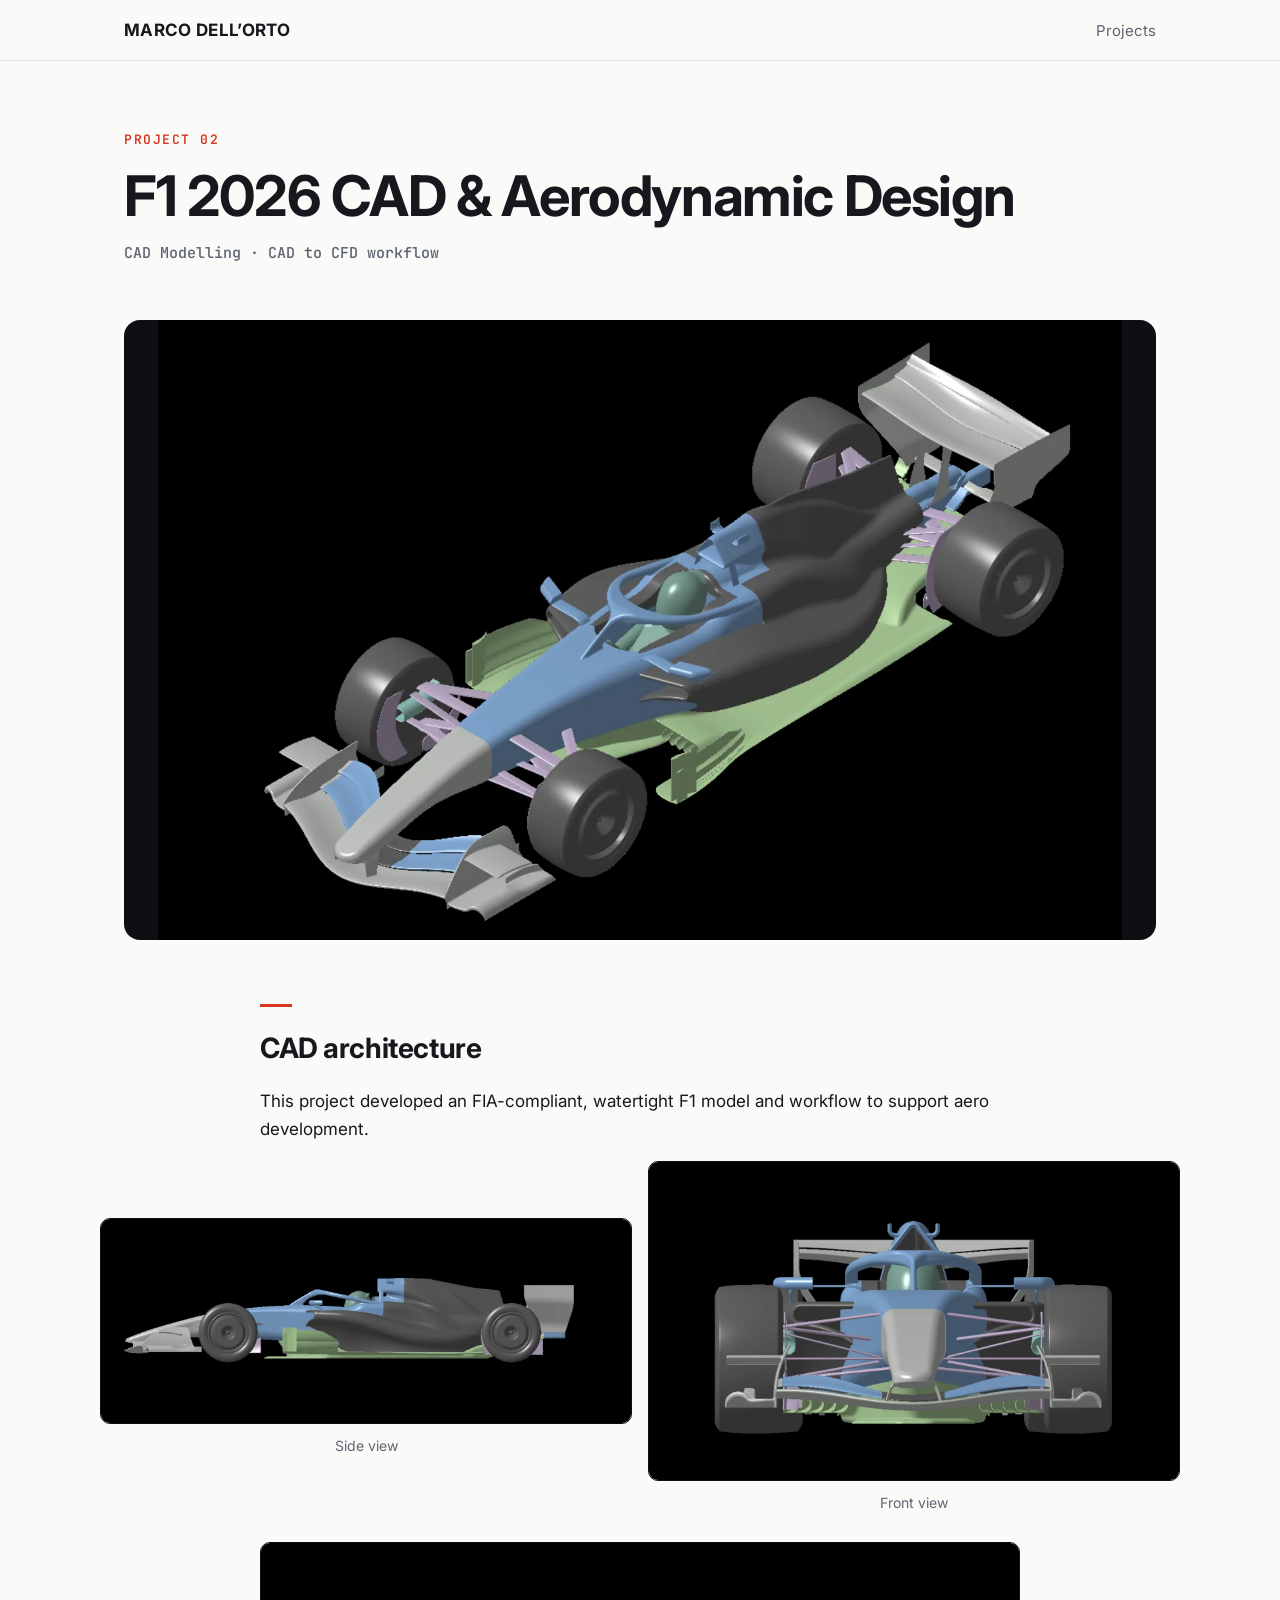
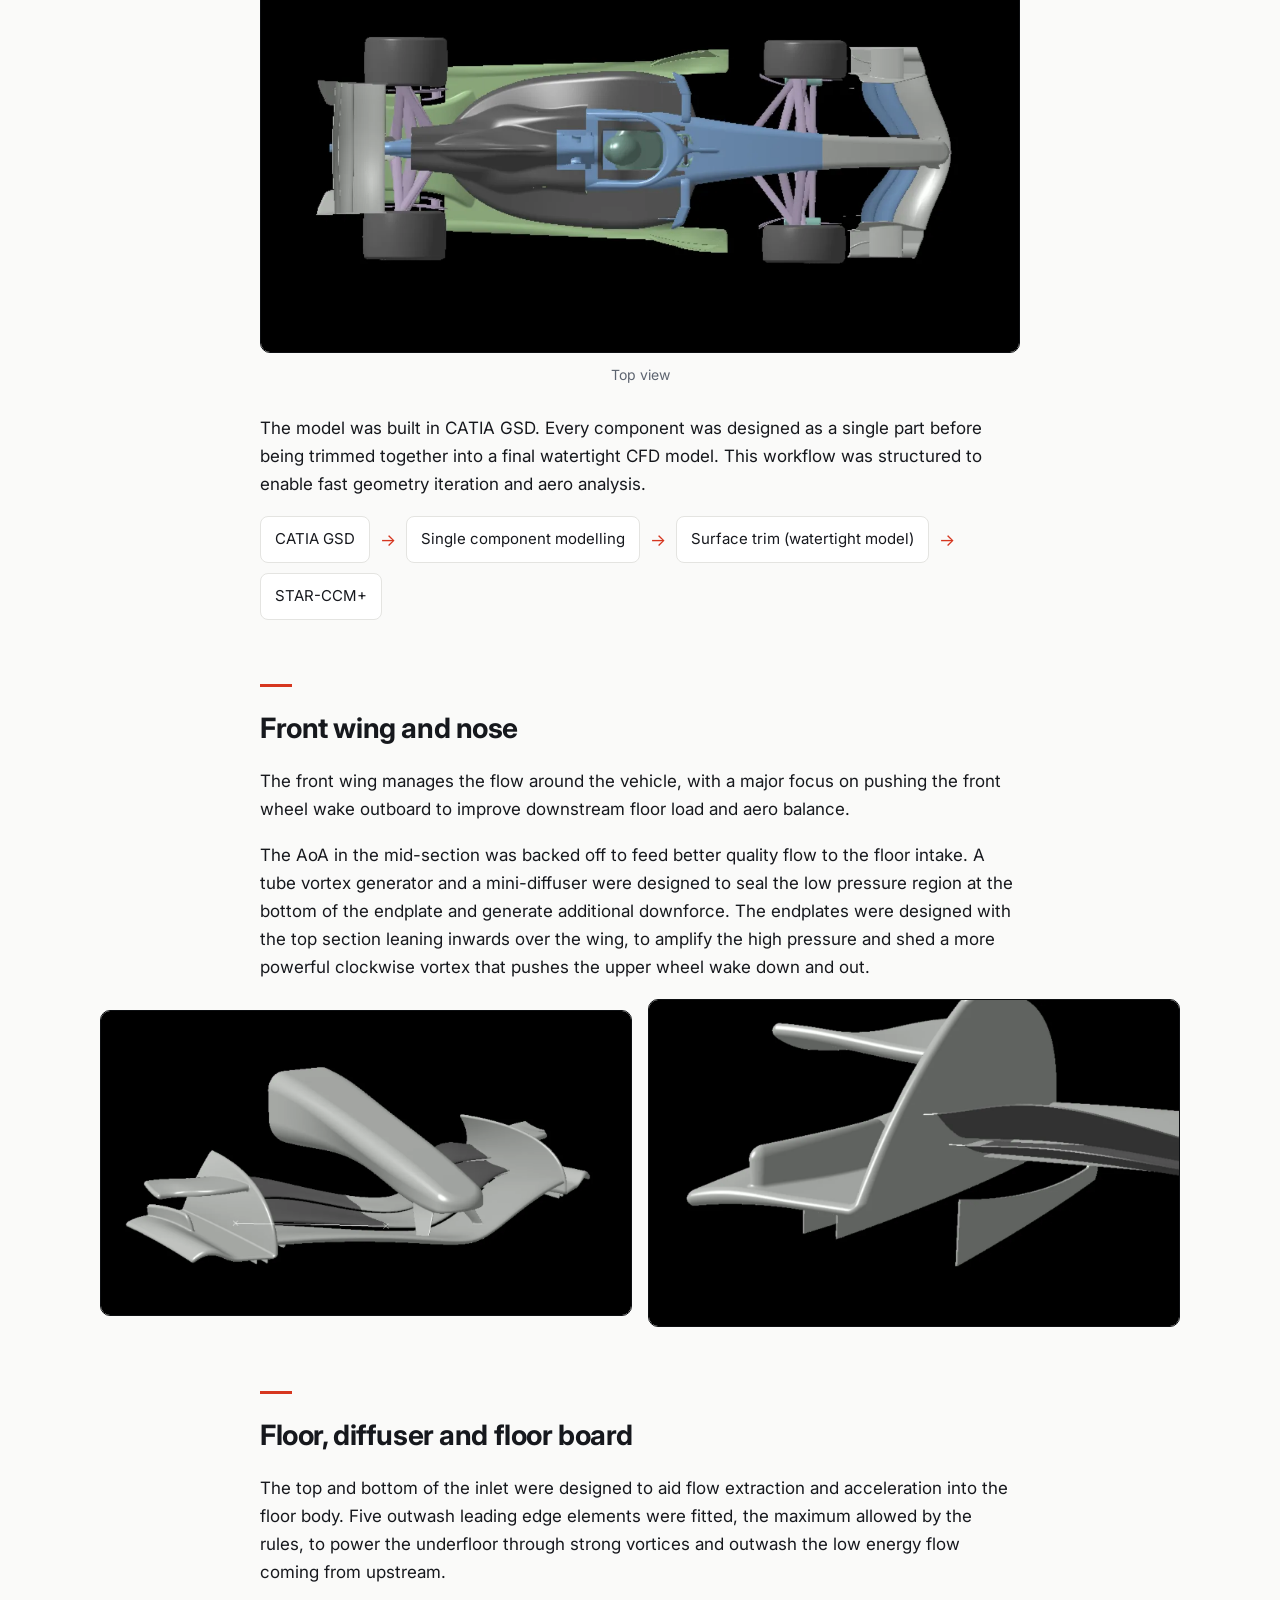
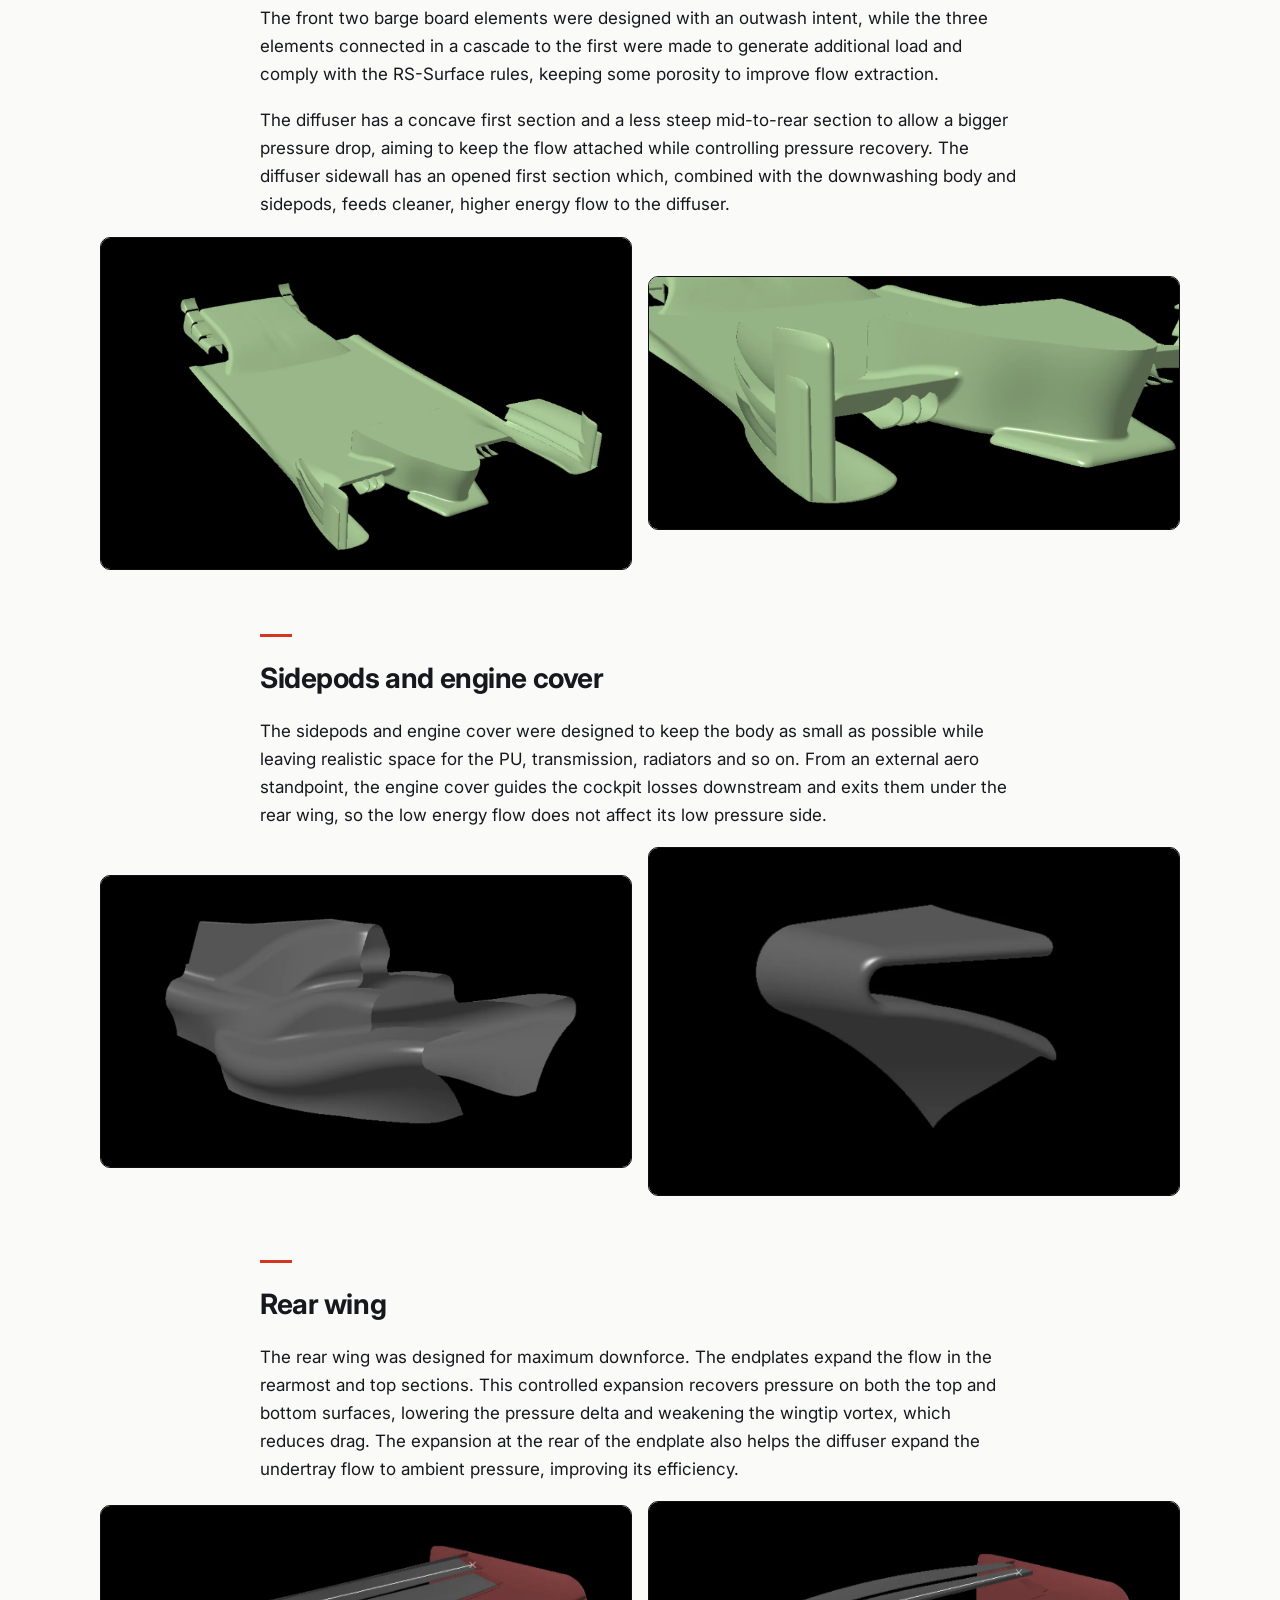
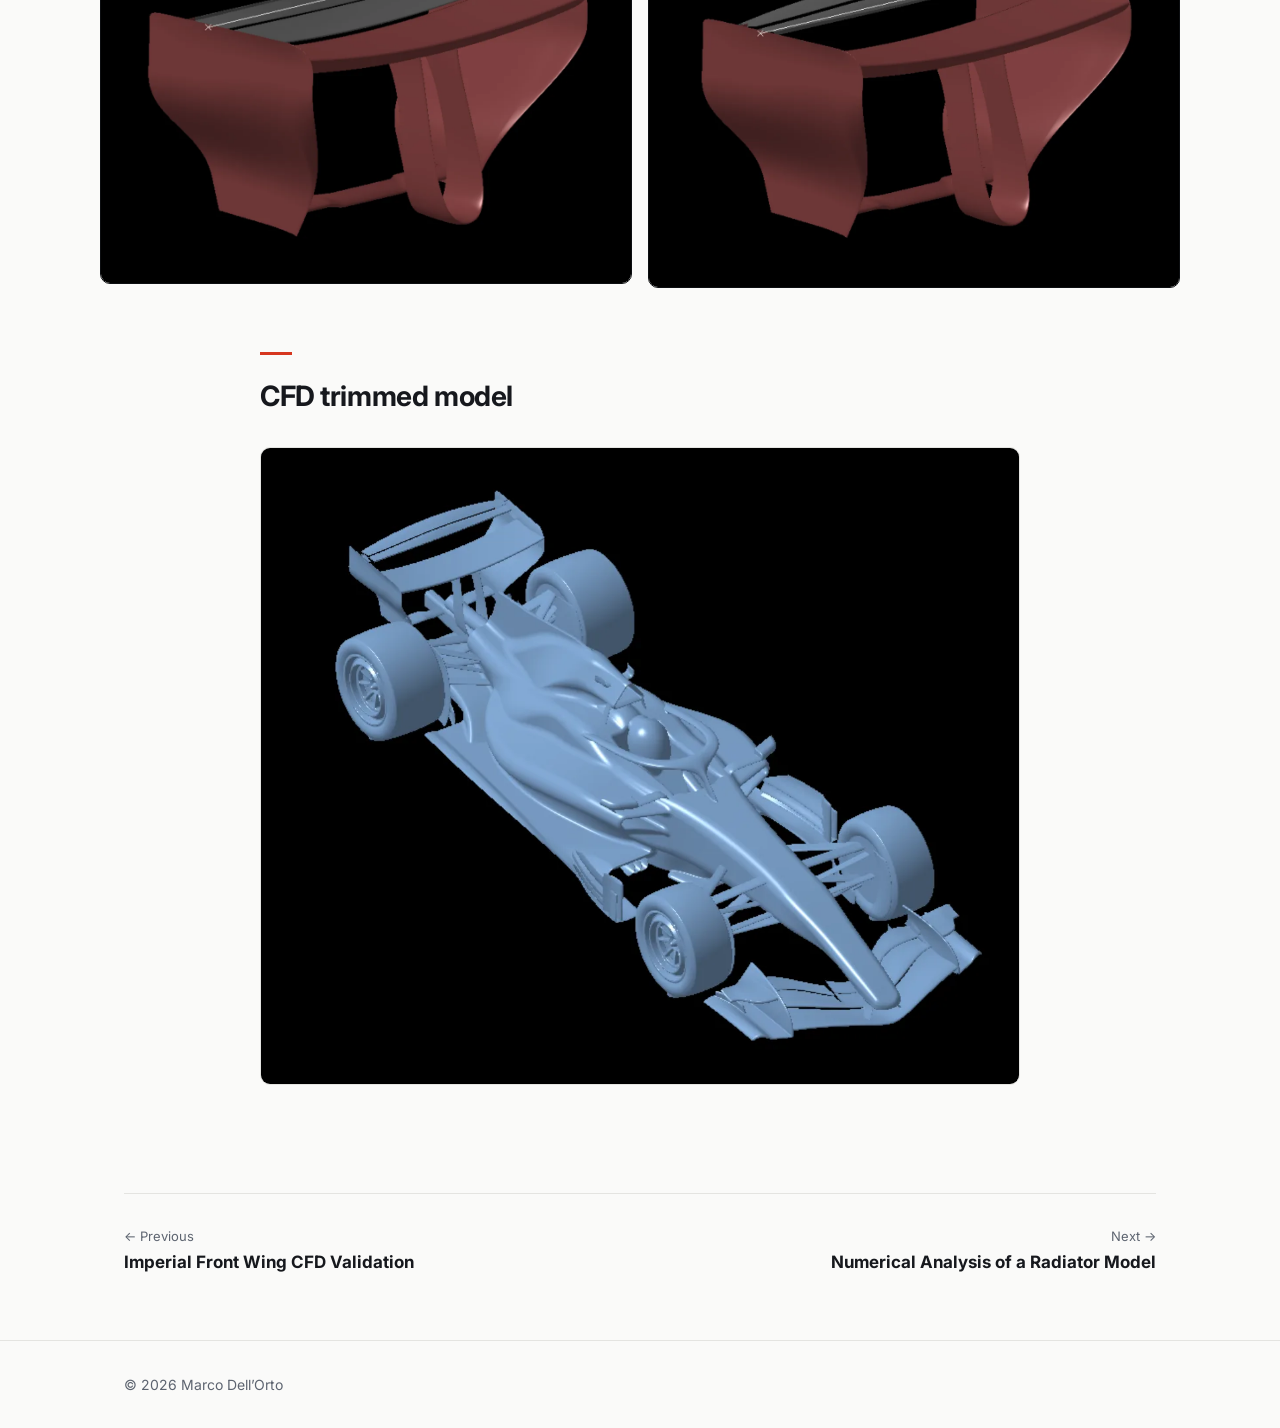
==== f1-2026.html @ c0dbaa04 "Add files via upload" ====
<!doctype html>
<html lang="en">
<head>
<meta charset="utf-8">
<meta name="viewport" content="width=device-width, initial-scale=1">
<title>F1 2026 CAD &amp; Aero Design — Marco Dell'Orto</title>
<link rel="stylesheet" href="https://fonts.googleapis.com/css2?family=Inter:wght@400;500;600;700&family=JetBrains+Mono:wght@500;600&display=swap">
<link rel="stylesheet" href="style.css">
</head>
<body>
<nav><div class="wrap">
  <a class="brand" href="index.html">MARCO DELL’ORTO</a>
  <div class="links"><a href="index.html#projects">Projects</a></div>
</div></nav>

<div class="wrap">
  <header class="p-hero">
    <p class="eyebrow">Project 02</p>
    <h1>F1 2026 CAD &amp; Aerodynamic Design</h1>
    <p class="sub">CAD Modelling · CAD to CFD workflow</p>
  </header>
  <div class="cover"><img src="img/image20.webp" alt="F1 2026 model, isometric view"></div>

  <article class="article">
    <h2>CAD architecture</h2>
    <p>This project developed an FIA-compliant, watertight F1 model and workflow to support aero development.</p>
    <div class="pair wide">
      <figure class="dark"><img src="img/image21.webp" alt="" loading="lazy"><figcaption>Side view</figcaption></figure>
      <figure class="dark"><img src="img/image22.webp" alt="" loading="lazy"><figcaption>Front view</figcaption></figure>
    </div>
    <figure class="dark"><img src="img/image23.webp" alt="" loading="lazy"><figcaption>Top view</figcaption></figure>
    <p>The model was built in CATIA GSD. Every component was designed as a single part before being trimmed together into a final watertight CFD model. This workflow was structured to enable fast geometry iteration and aero analysis.</p>
    <div class="flow"><span>CATIA GSD</span><i>→</i><span>Single component modelling</span><i>→</i><span>Surface trim (watertight model)</span><i>→</i><span>STAR-CCM+</span></div>

    <h2>Front wing and nose</h2>
    <p>The front wing manages the flow around the vehicle, with a major focus on pushing the front wheel wake outboard to improve downstream floor load and aero balance.</p>
    <p>The AoA in the mid-section was backed off to feed better quality flow to the floor intake. A tube vortex generator and a mini-diffuser were designed to seal the low pressure region at the bottom of the endplate and generate additional downforce. The endplates were designed with the top section leaning inwards over the wing, to amplify the high pressure and shed a more powerful clockwise vortex that pushes the upper wheel wake down and out.</p>
    <div class="pair wide">
      <figure class="dark"><img src="img/image24.webp" alt="Front wing" loading="lazy"></figure>
      <figure class="dark"><img src="img/image25.webp" alt="Front wing" loading="lazy"></figure>
    </div>

    <h2>Floor, diffuser and floor board</h2>
    <p>The top and bottom of the inlet were designed to aid flow extraction and acceleration into the floor body. Five outwash leading edge elements were fitted, the maximum allowed by the rules, to power the underfloor through strong vortices and outwash the low energy flow coming from upstream.</p>
    <p>The front two barge board elements were designed with an outwash intent, while the three elements connected in a cascade to the first were made to generate additional load and comply with the RS-Surface rules, keeping some porosity to improve flow extraction.</p>
    <p>The diffuser has a concave first section and a less steep mid-to-rear section to allow a bigger pressure drop, aiming to keep the flow attached while controlling pressure recovery. The diffuser sidewall has an opened first section which, combined with the downwashing body and sidepods, feeds cleaner, higher energy flow to the diffuser.</p>
    <div class="pair wide">
      <figure class="dark"><img src="img/image26.webp" alt="Floor and diffuser" loading="lazy"></figure>
      <figure class="dark"><img src="img/image27.webp" alt="Floor and diffuser" loading="lazy"></figure>
    </div>

    <h2>Sidepods and engine cover</h2>
    <p>The sidepods and engine cover were designed to keep the body as small as possible while leaving realistic space for the PU, transmission, radiators and so on. From an external aero standpoint, the engine cover guides the cockpit losses downstream and exits them under the rear wing, so the low energy flow does not affect its low pressure side.</p>
    <div class="pair wide">
      <figure class="dark"><img src="img/image28.webp" alt="Sidepods" loading="lazy"></figure>
      <figure class="dark"><img src="img/image29.webp" alt="Engine cover" loading="lazy"></figure>
    </div>

    <h2>Rear wing</h2>
    <p>The rear wing was designed for maximum downforce. The endplates expand the flow in the rearmost and top sections. This controlled expansion recovers pressure on both the top and bottom surfaces, lowering the pressure delta and weakening the wingtip vortex, which reduces drag. The expansion at the rear of the endplate also helps the diffuser expand the undertray flow to ambient pressure, improving its efficiency.</p>
    <div class="pair wide">
      <figure class="dark"><img src="img/image30.webp" alt="Rear wing" loading="lazy"></figure>
      <figure class="dark"><img src="img/image31.webp" alt="Rear wing" loading="lazy"></figure>
    </div>

    <h2>CFD trimmed model</h2>
    <figure><img src="img/image32.webp" alt="Watertight CFD model" loading="lazy"></figure>
  </article>

  <div class="pager">
    <a href="front-wing.html"><small>← Previous</small><b>Imperial Front Wing CFD Validation</b></a>
    <a href="radiator-mesh.html" style="text-align:right"><small>Next →</small><b>Numerical Analysis of a Radiator Model</b></a>
  </div>
</div>
<footer><div class="wrap"><span>© 2026 Marco Dell’Orto</span></div></footer>
</body>
</html>
---- style.css ----
:root {
  --bg: #fafaf9;
  --surface: #ffffff;
  --text: #16181d;
  --muted: #5d6470;
  --line: #e4e4e1;
  --accent: #d6361f;
  --dark: #0d0f12;
  --max: 1080px;
}
@media (prefers-color-scheme: dark) {
  :root:not([data-theme="light"]) {
    --bg: #0e1013; --surface: #16191e; --text: #eceef1; --muted: #9aa1ac; --line: #262a31; --accent: #ff5a3c;
  }
}
* { box-sizing: border-box; }
html { scroll-behavior: smooth; }
body {
  margin: 0; background: var(--bg); color: var(--text);
  font: 17px/1.65 "Inter", system-ui, -apple-system, Segoe UI, sans-serif;
  -webkit-font-smoothing: antialiased;
}
img { max-width: 100%; height: auto; display: block; }
a { color: inherit; }
.wrap { max-width: var(--max); margin: 0 auto; padding: 0 24px; }

/* nav */
nav { position: sticky; top: 0; z-index: 10; background: color-mix(in srgb, var(--bg) 85%, transparent);
  backdrop-filter: blur(10px); border-bottom: 1px solid var(--line); }
nav .wrap { display: flex; justify-content: space-between; align-items: center; height: 60px; }
nav .brand { font-weight: 700; letter-spacing: .02em; text-decoration: none; }
nav .links a { text-decoration: none; color: var(--muted); margin-left: 24px; font-size: 15px; }
nav .links a:hover { color: var(--text); }

/* hero */
.hero { padding: 96px 0 64px; }
.eyebrow { font: 600 13px/1 "JetBrains Mono", ui-monospace, monospace; letter-spacing: .12em;
  text-transform: uppercase; color: var(--accent); margin: 0 0 20px; }
.hero h1 { font-size: clamp(40px, 7vw, 76px); line-height: 1.02; letter-spacing: -.03em; margin: 0 0 24px; }
.hero p.lead { font-size: 20px; color: var(--muted); max-width: 640px; margin: 0; }
.tags { display: flex; flex-wrap: wrap; gap: 8px; margin-top: 28px; }
.tag { font: 500 13px/1 "JetBrains Mono", monospace; padding: 8px 12px; border: 1px solid var(--line);
  border-radius: 999px; color: var(--muted); }

/* project grid */
.section-title { display: flex; justify-content: space-between; align-items: baseline;
  border-top: 1px solid var(--line); padding-top: 24px; margin: 32px 0 28px; }
.section-title h2 { margin: 0; font-size: 15px; text-transform: uppercase; letter-spacing: .1em; }
.section-title span { color: var(--muted); font-size: 15px; }
.grid { display: grid; grid-template-columns: repeat(2, 1fr); gap: 28px; padding-bottom: 96px; }
.card { text-decoration: none; display: block; background: var(--surface); border: 1px solid var(--line);
  border-radius: 14px; overflow: hidden; transition: transform .25s, box-shadow .25s; }
.card:hover { transform: translateY(-4px); box-shadow: 0 18px 40px -20px rgba(0,0,0,.35); }
.card .thumb { aspect-ratio: 16/10; background: var(--dark); overflow: hidden; }
.card .thumb.light { background: #fff; }
.card .thumb img { width: 100%; height: 100%; object-fit: contain; transition: transform .5s; }
.card:hover .thumb img { transform: scale(1.04); }
.card .body { padding: 22px 24px 26px; }
.card .num { font: 600 13px/1 "JetBrains Mono", monospace; color: var(--accent); }
.card h3 { margin: 10px 0 8px; font-size: 21px; line-height: 1.3; letter-spacing: -.01em; }
.card p { margin: 0; color: var(--muted); font-size: 15px; }

footer { border-top: 1px solid var(--line); padding: 32px 0; color: var(--muted); font-size: 14px; }
footer .wrap { display: flex; justify-content: space-between; flex-wrap: wrap; gap: 12px; }

/* project page */
.p-hero { padding: 72px 0 40px; }
.p-hero h1 { font-size: clamp(34px, 5.5vw, 56px); line-height: 1.08; letter-spacing: -.025em; margin: 0 0 16px; max-width: 900px; }
.p-hero .sub { font: 500 15px/1.5 "JetBrains Mono", monospace; color: var(--muted); }
.cover { background: var(--dark); border-radius: 16px; overflow: hidden; margin-bottom: 56px; }
.cover.light { background: #fff; border: 1px solid var(--line); }
.cover img { margin: 0 auto; max-height: 620px; object-fit: contain; }

.stats { display: grid; grid-template-columns: repeat(auto-fit, minmax(180px, 1fr)); gap: 1px;
  background: var(--line); border: 1px solid var(--line); border-radius: 14px; overflow: hidden; margin: 0 0 64px; }
.stat { background: var(--surface); padding: 24px; }
.stat b { display: block; font-size: 32px; letter-spacing: -.02em; line-height: 1.1; }
.stat span { color: var(--muted); font-size: 14px; }

.article { max-width: 760px; margin: 0 auto; padding-bottom: 80px; }
.article h2 { font-size: 28px; letter-spacing: -.015em; margin: 64px 0 16px; }
.article h2::before { content: ""; display: block; width: 32px; height: 3px; background: var(--accent); margin-bottom: 18px; }
.article h3 { font-size: 20px; margin: 40px 0 12px; }
.article p { margin: 0 0 18px; }
.article ul { padding-left: 20px; }
.article li { margin-bottom: 6px; }
.eq { font: 15px/1.6 "JetBrains Mono", monospace; background: var(--surface); border: 1px solid var(--line);
  border-left: 3px solid var(--accent); border-radius: 8px; padding: 14px 18px; margin: 0 0 18px; }

figure { margin: 28px 0; }
figure img { border-radius: 10px; border: 1px solid var(--line); background: #fff; margin: 0 auto; }
figure.dark img { background: var(--dark); border-color: var(--dark); }
figcaption { font-size: 14px; color: var(--muted); margin-top: 10px; text-align: center; }
.wide { width: min(1080px, calc(100vw - 48px)); margin-left: 50%; transform: translateX(-50%); }
.pair { display: grid; grid-template-columns: 1fr 1fr; gap: 16px; align-items: center; }
.pair figure { margin: 0; }
.compare { margin: 28px 0; }
.compare .head { display: grid; grid-template-columns: 1fr 1fr; gap: 16px; font: 600 13px/1 "JetBrains Mono", monospace;
  text-transform: uppercase; letter-spacing: .1em; color: var(--muted); margin-bottom: 12px; }
.compare .row-label { font-weight: 600; font-size: 15px; margin: 22px 0 10px; }

.table-wrap { overflow-x: auto; margin: 0 0 24px; border: 1px solid var(--line); border-radius: 10px; background: var(--surface); }
table { border-collapse: collapse; width: 100%; font-size: 14.5px; }
th, td { padding: 10px 14px; text-align: left; border-bottom: 1px solid var(--line); white-space: nowrap; }
th { font-weight: 600; background: color-mix(in srgb, var(--line) 45%, transparent); }
tr:last-child td { border-bottom: 0; }
td.num, th.num { text-align: right; font-variant-numeric: tabular-nums; }

.flow { display: flex; flex-wrap: wrap; align-items: center; gap: 10px; margin: 0 0 24px; }
.flow span { padding: 10px 14px; border: 1px solid var(--line); border-radius: 8px; background: var(--surface); font-size: 15px; }
.flow i { color: var(--accent); font-style: normal; }
.refs p { font-size: 14px; color: var(--muted); }
.refs a { word-break: break-all; }

.pager { display: flex; justify-content: space-between; gap: 16px; border-top: 1px solid var(--line); padding: 32px 0 64px; }
.pager a { text-decoration: none; max-width: 48%; }
.pager small { display: block; color: var(--muted); font-size: 13px; }
.pager b { font-size: 17px; }

@media (max-width: 720px) {
  body { font-size: 16px; }
  .wrap { padding: 0 16px; }
  .grid, .pair, .compare .head { grid-template-columns: 1fr; }
  .compare .head { display: none; }
  .hero { padding: 64px 0 40px; }
  nav .links a { margin-left: 14px; }
  .wide { width: calc(100vw - 32px); }
}
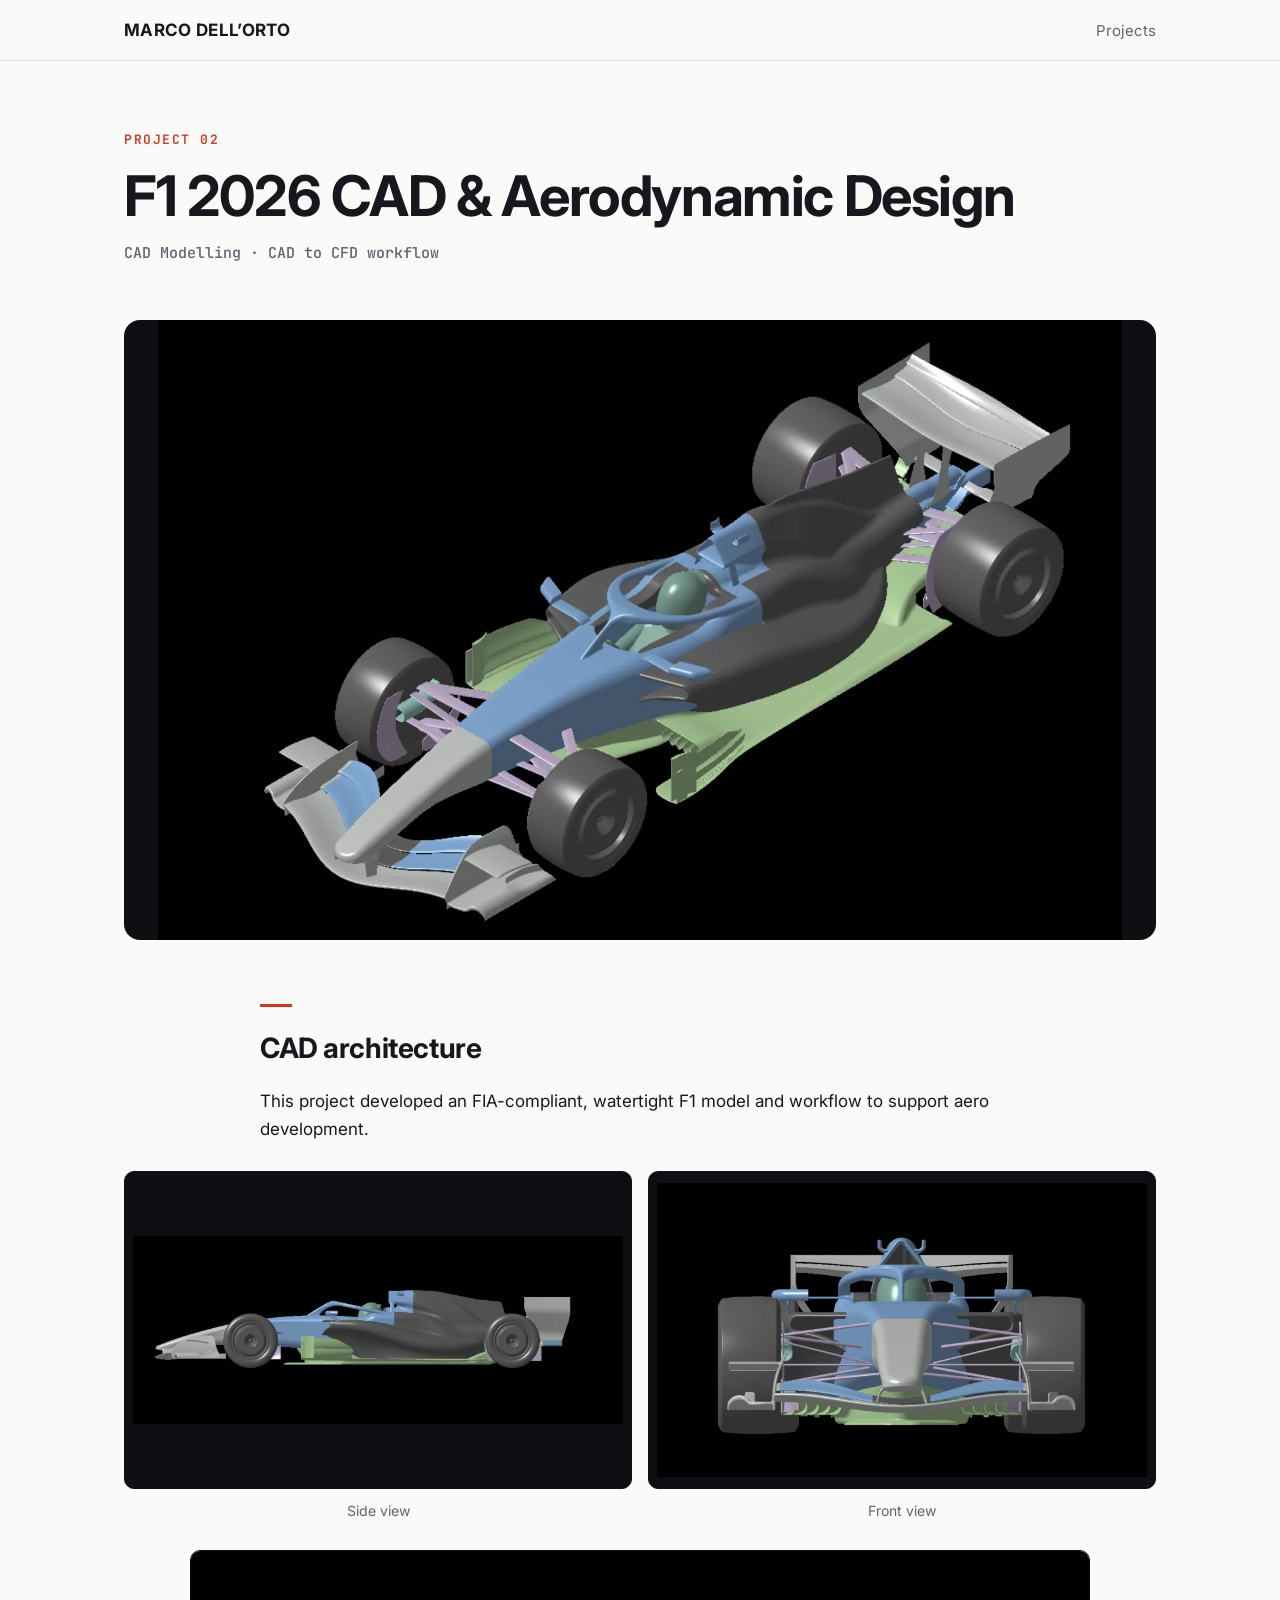
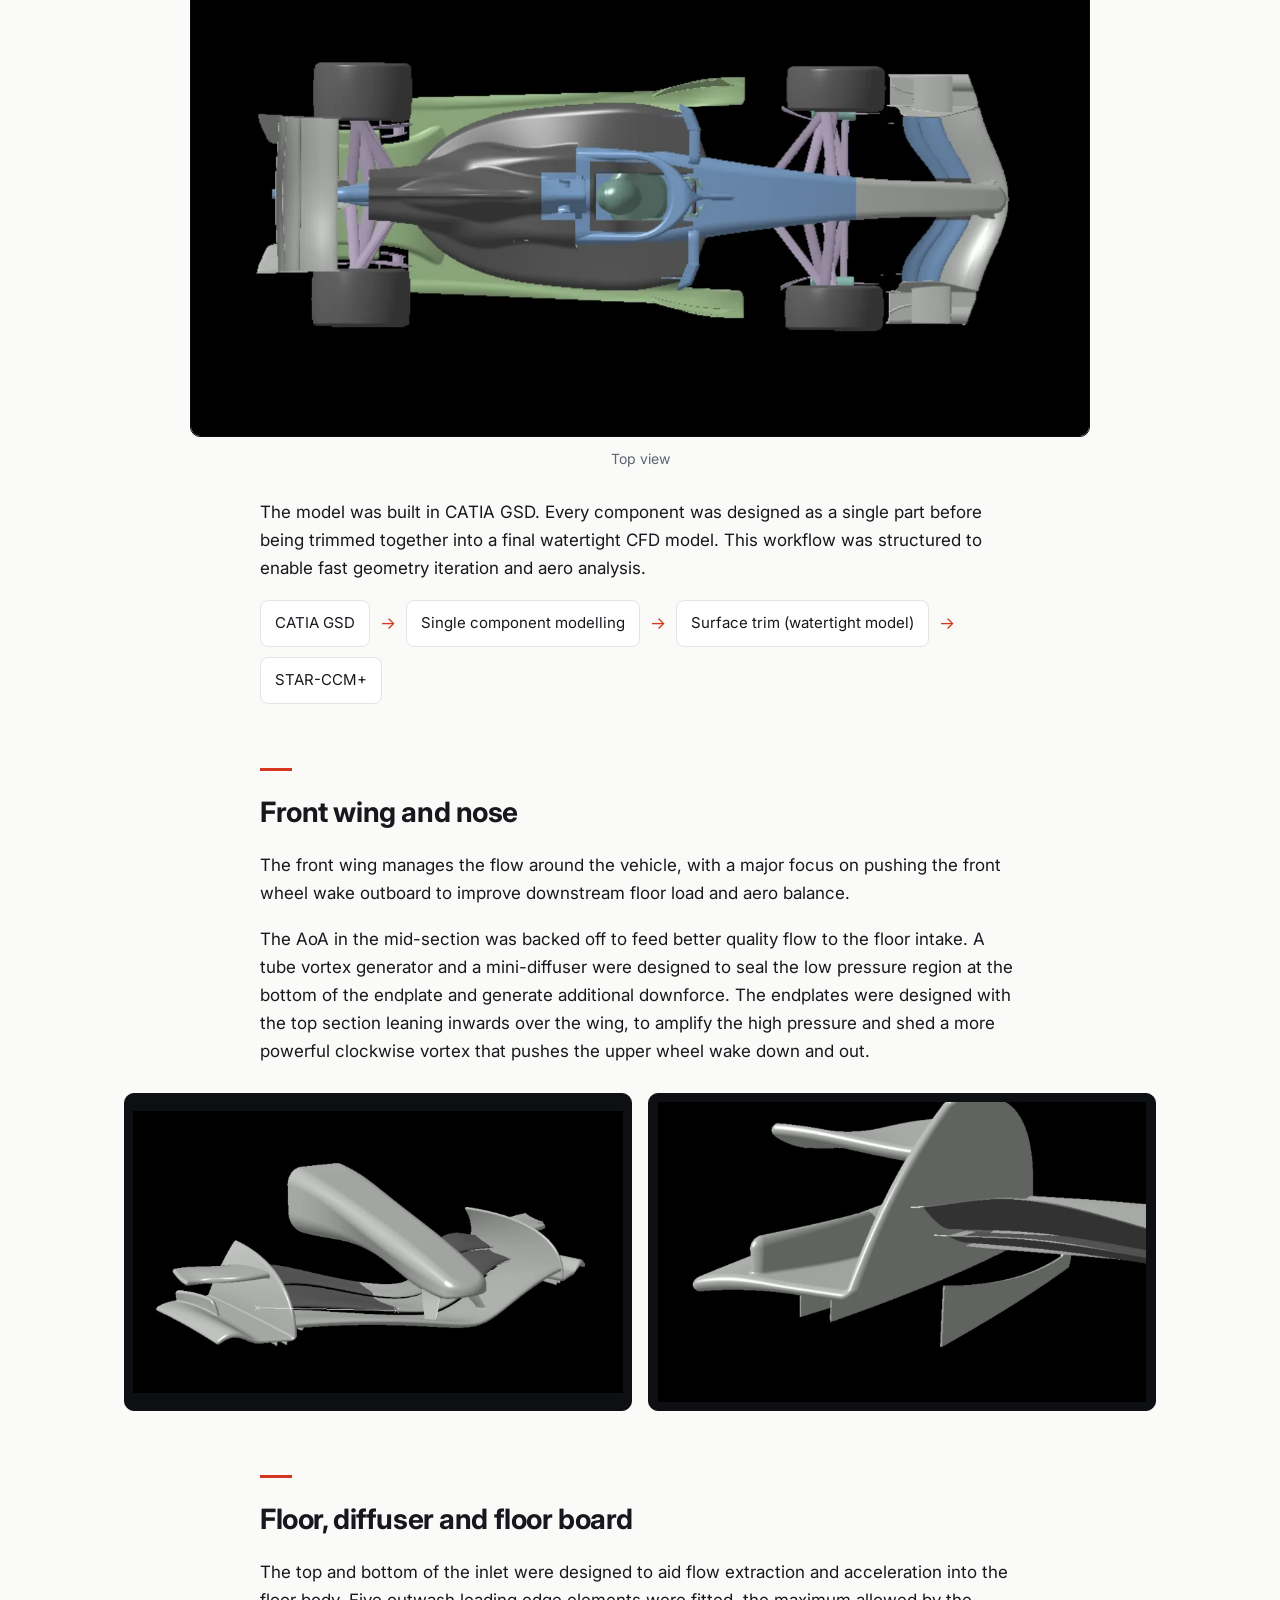
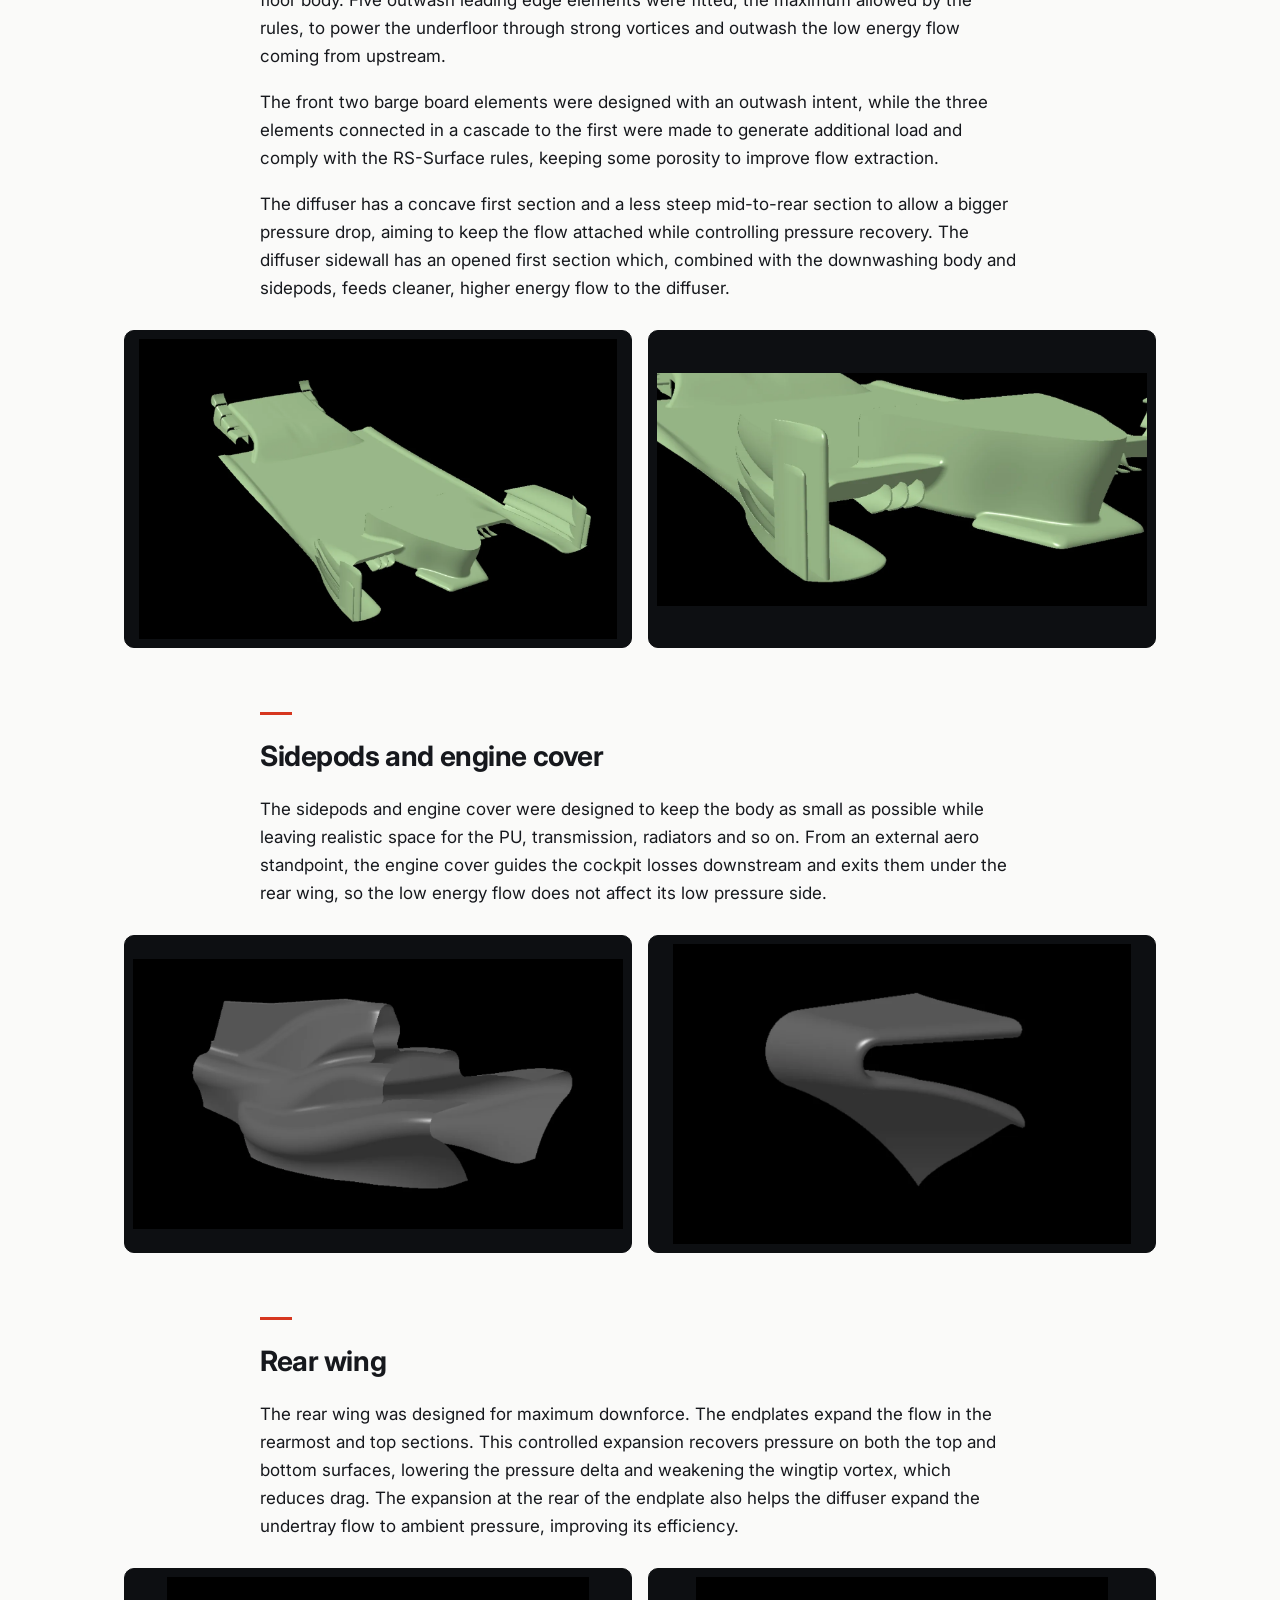
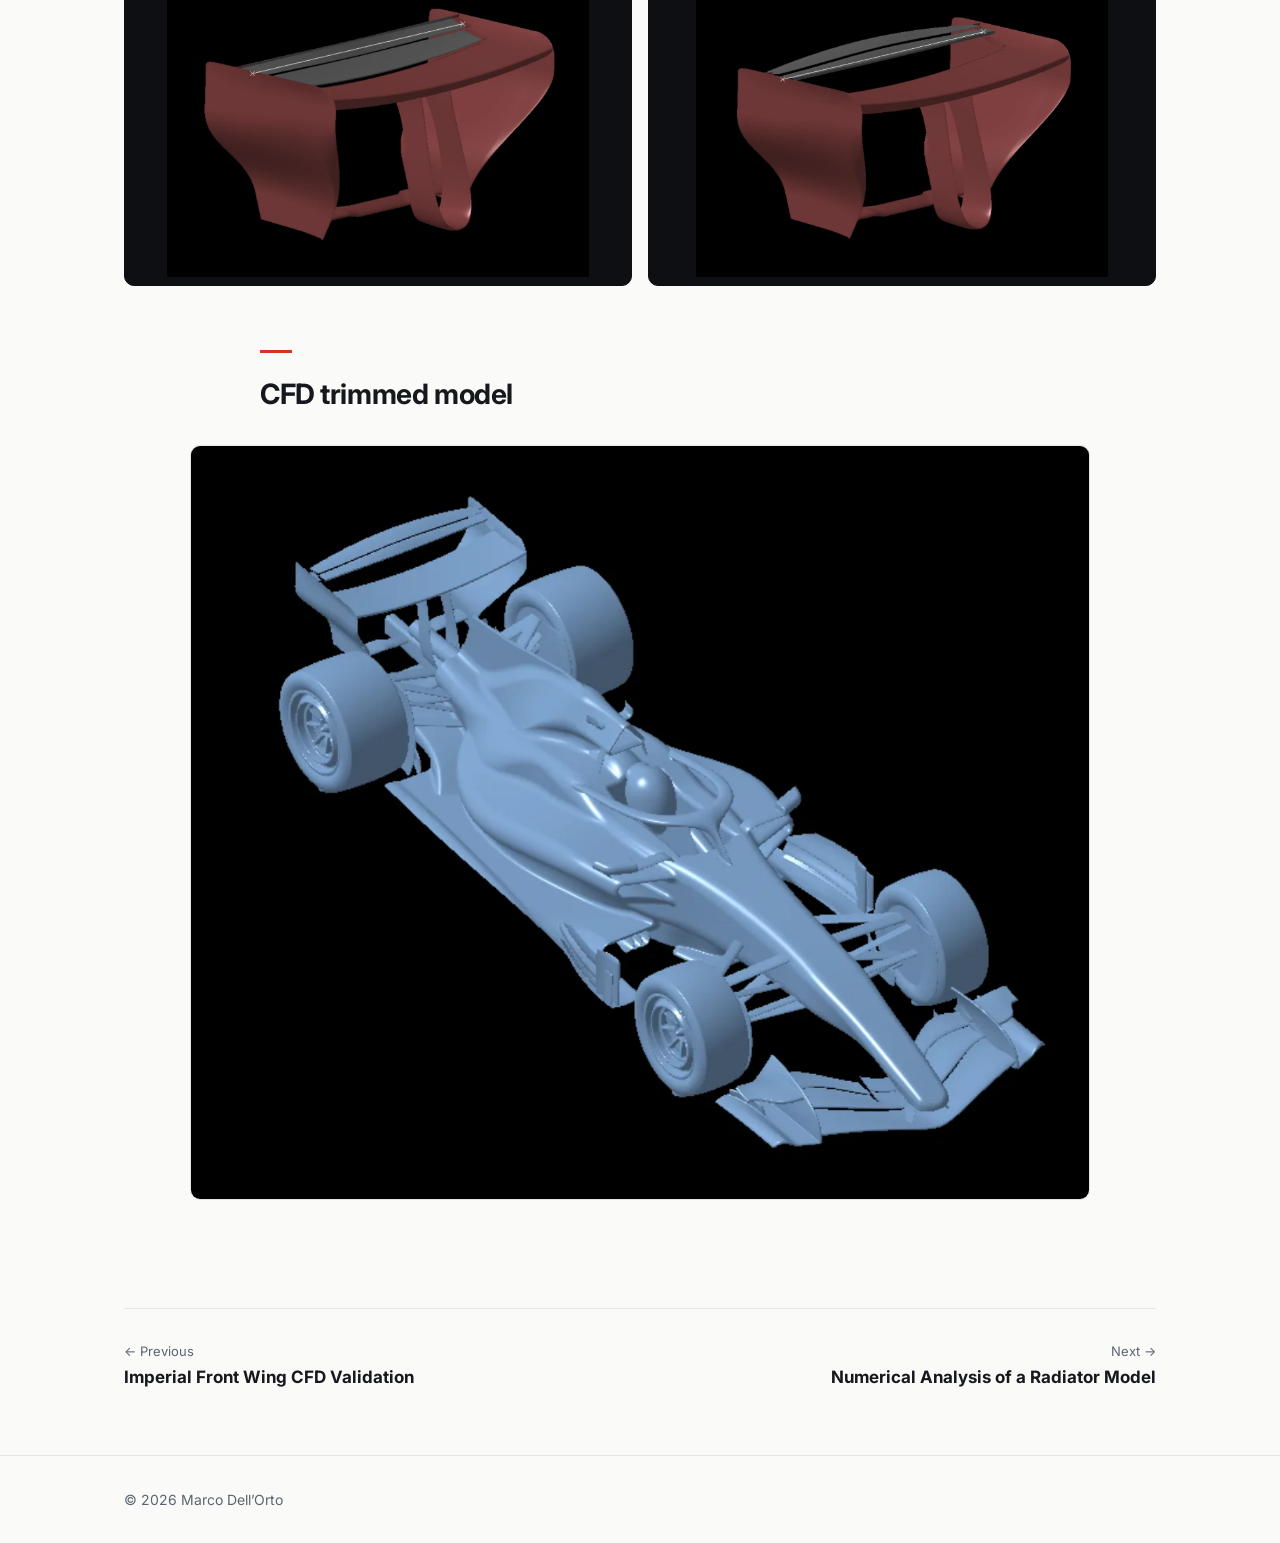
==== commit 9865977b: "Add files via upload" ====
--- a/f1-2026.html
+++ b/f1-2026.html
@@ -5,7 +5,7 @@
 <meta name="viewport" content="width=device-width, initial-scale=1">
 <title>F1 2026 CAD &amp; Aero Design — Marco Dell'Orto</title>
 <link rel="stylesheet" href="https://fonts.googleapis.com/css2?family=Inter:wght@400;500;600;700&family=JetBrains+Mono:wght@500;600&display=swap">
-<link rel="stylesheet" href="style.css">
+<link rel="stylesheet" href="style.css?v=3">
 </head>
 <body>
 <nav><div class="wrap">
--- a/style.css
+++ b/style.css
@@ -77,7 +77,11 @@
 .stat b { display: block; font-size: 32px; letter-spacing: -.02em; line-height: 1.1; }
 .stat span { color: var(--muted); font-size: 14px; }
 
-.article { max-width: 760px; margin: 0 auto; padding-bottom: 80px; }
+.article { max-width: var(--max); margin: 0 auto; padding-bottom: 80px; }
+/* text is kept to a readable column; figures, tables and comparisons use the full width */
+.article > :is(p, h2, h3, ul, .eq, .flow, .refs) {
+  max-width: 760px; margin-left: auto !important; margin-right: auto !important;
+}
 .article h2 { font-size: 28px; letter-spacing: -.015em; margin: 64px 0 16px; }
 .article h2::before { content: ""; display: block; width: 32px; height: 3px; background: var(--accent); margin-bottom: 18px; }
 .article h3 { font-size: 20px; margin: 40px 0 12px; }
@@ -87,21 +91,31 @@
 .eq { font: 15px/1.6 "JetBrains Mono", monospace; background: var(--surface); border: 1px solid var(--line);
   border-left: 3px solid var(--accent); border-radius: 8px; padding: 14px 18px; margin: 0 0 18px; }
 
-figure { margin: 28px 0; }
+figure { margin: 28px auto; max-width: 900px; }
 figure img { border-radius: 10px; border: 1px solid var(--line); background: #fff; margin: 0 auto; }
 figure.dark img { background: var(--dark); border-color: var(--dark); }
 figcaption { font-size: 14px; color: var(--muted); margin-top: 10px; text-align: center; }
-.wide { width: min(1080px, calc(100vw - 48px)); margin-left: 50%; transform: translateX(-50%); }
-.pair { display: grid; grid-template-columns: 1fr 1fr; gap: 16px; align-items: center; }
-.pair figure { margin: 0; }
+figure.wide { max-width: none; }
+
+/* side-by-side images: identical boxes so pairs always line up */
+.pair { display: grid; grid-template-columns: 1fr 1fr; gap: 16px; margin: 28px 0; }
+.pair figure { margin: 0; max-width: none; display: flex; flex-direction: column; }
+.pair figure img { width: 100%; aspect-ratio: 16 / 10; object-fit: contain; padding: 8px; }
 .compare { margin: 28px 0; }
-.compare .head { display: grid; grid-template-columns: 1fr 1fr; gap: 16px; font: 600 13px/1 "JetBrains Mono", monospace;
-  text-transform: uppercase; letter-spacing: .1em; color: var(--muted); margin-bottom: 12px; }
-.compare .row-label { font-weight: 600; font-size: 15px; margin: 22px 0 10px; }
+.compare .head { display: none; }
+.compare .pair { margin: 0; }
+.compare figure::before { font: 600 12px/1 "JetBrains Mono", monospace; text-transform: uppercase;
+  letter-spacing: .1em; color: var(--muted); margin-bottom: 8px; }
+.compare figure:first-child::before { content: "Literature"; }
+.compare figure:last-child::before { content: "CFD"; }
+.compare .row-label { font-weight: 600; font-size: 15px; margin: 28px 0 10px; padding-top: 18px; border-top: 1px solid var(--line); }
+.compare .row-label:first-of-type { border-top: 0; padding-top: 0; }
 
-.table-wrap { overflow-x: auto; margin: 0 0 24px; border: 1px solid var(--line); border-radius: 10px; background: var(--surface); }
+.table-wrap { overflow-x: auto; margin: 0 auto 24px; max-width: 760px; border: 1px solid var(--line); border-radius: 10px; background: var(--surface); }
+.table-wrap.wide { max-width: none; }
 table { border-collapse: collapse; width: 100%; font-size: 14.5px; }
-th, td { padding: 10px 14px; text-align: left; border-bottom: 1px solid var(--line); white-space: nowrap; }
+th, td { padding: 10px 14px; text-align: left; border-bottom: 1px solid var(--line); white-space: nowrap; vertical-align: bottom; }
+th { white-space: normal; }
 th { font-weight: 600; background: color-mix(in srgb, var(--line) 45%, transparent); }
 tr:last-child td { border-bottom: 0; }
 td.num, th.num { text-align: right; font-variant-numeric: tabular-nums; }
@@ -120,9 +134,7 @@
 @media (max-width: 720px) {
   body { font-size: 16px; }
   .wrap { padding: 0 16px; }
-  .grid, .pair, .compare .head { grid-template-columns: 1fr; }
-  .compare .head { display: none; }
+  .grid, .pair { grid-template-columns: 1fr; }
   .hero { padding: 64px 0 40px; }
   nav .links a { margin-left: 14px; }
-  .wide { width: calc(100vw - 32px); }
 }
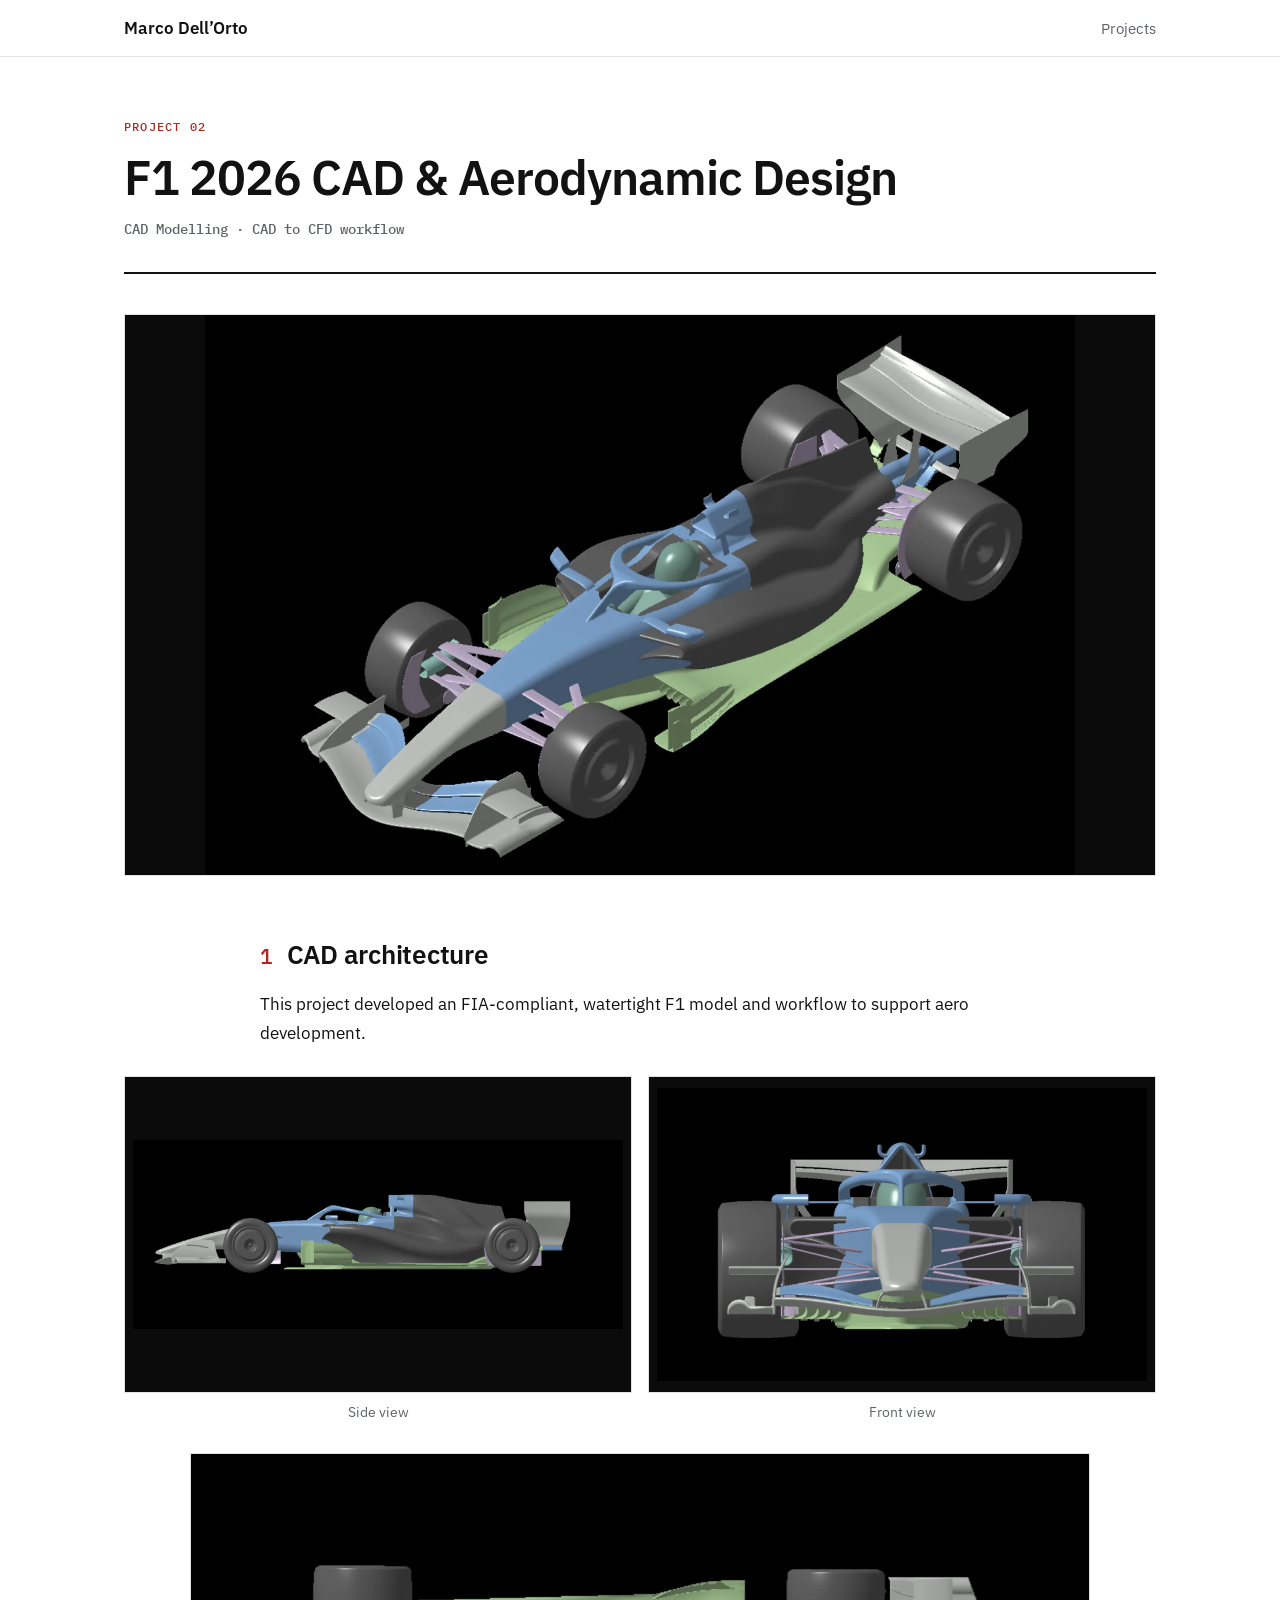
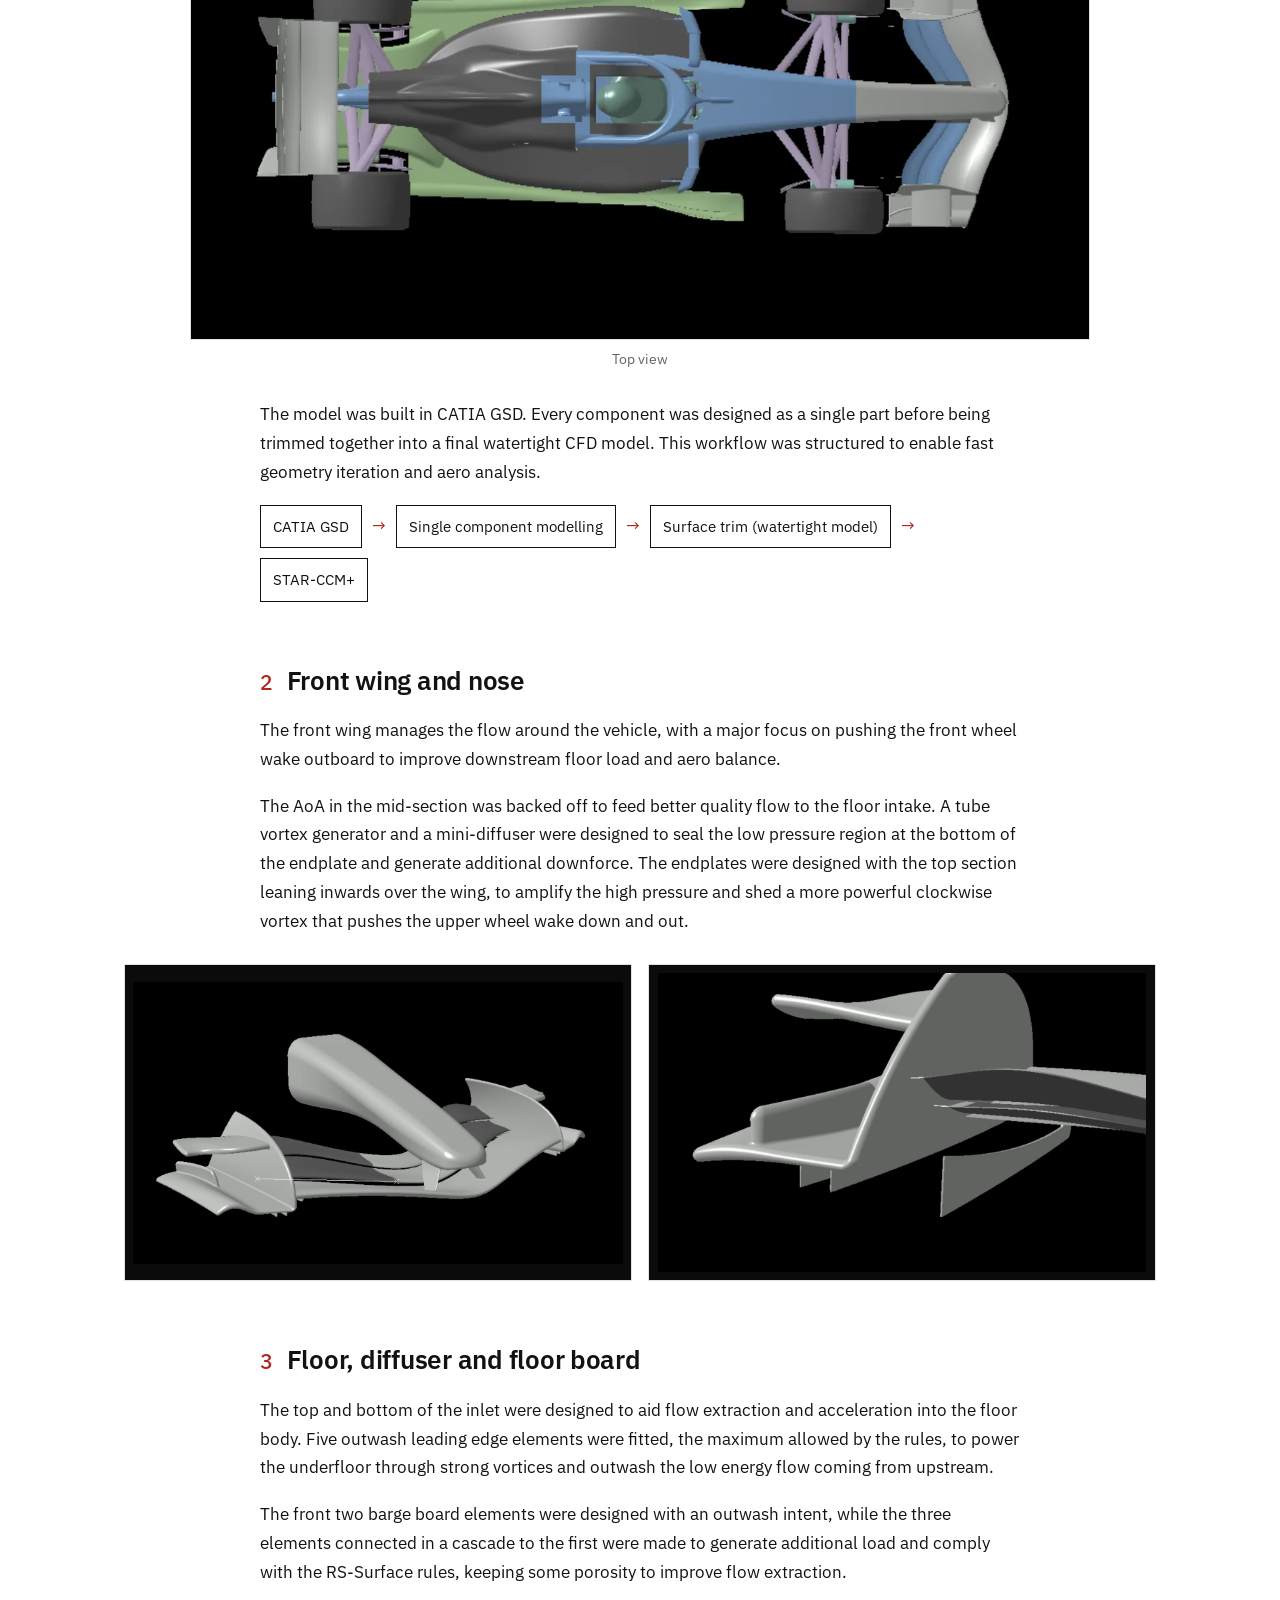
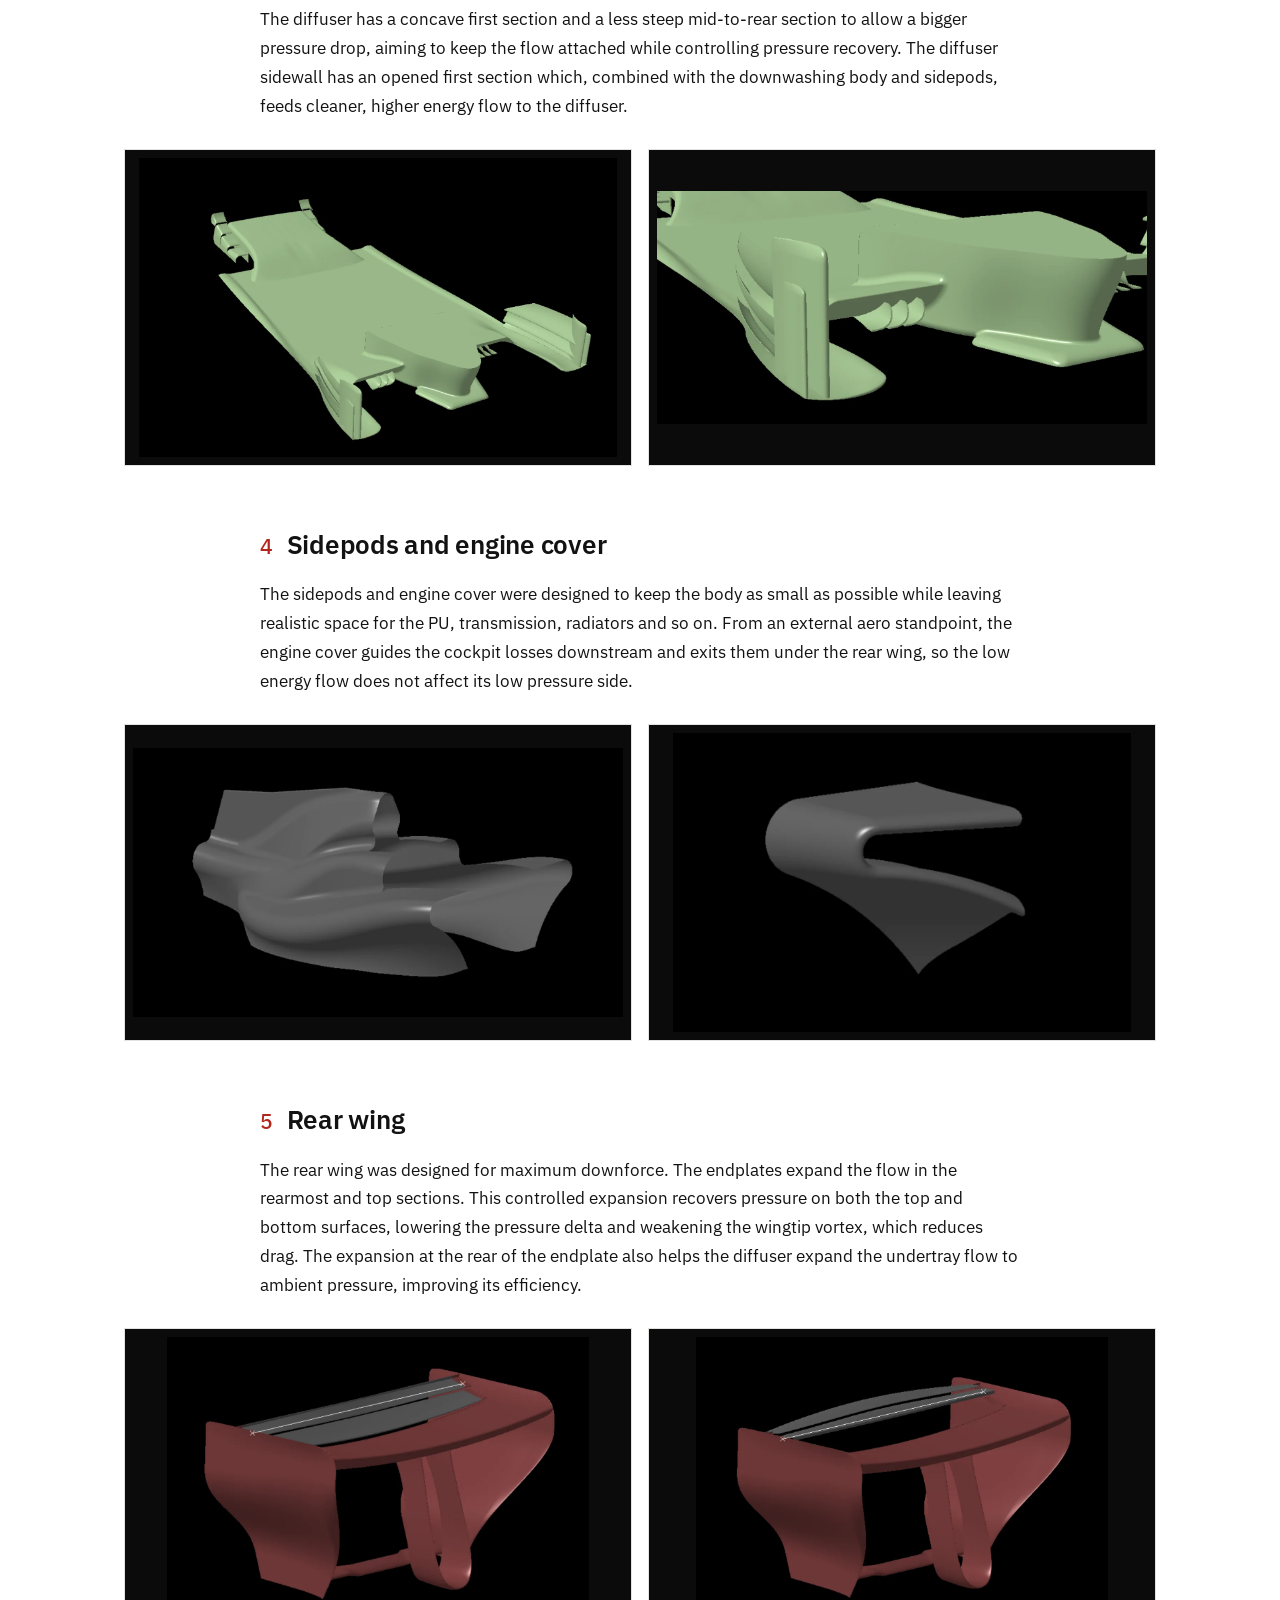
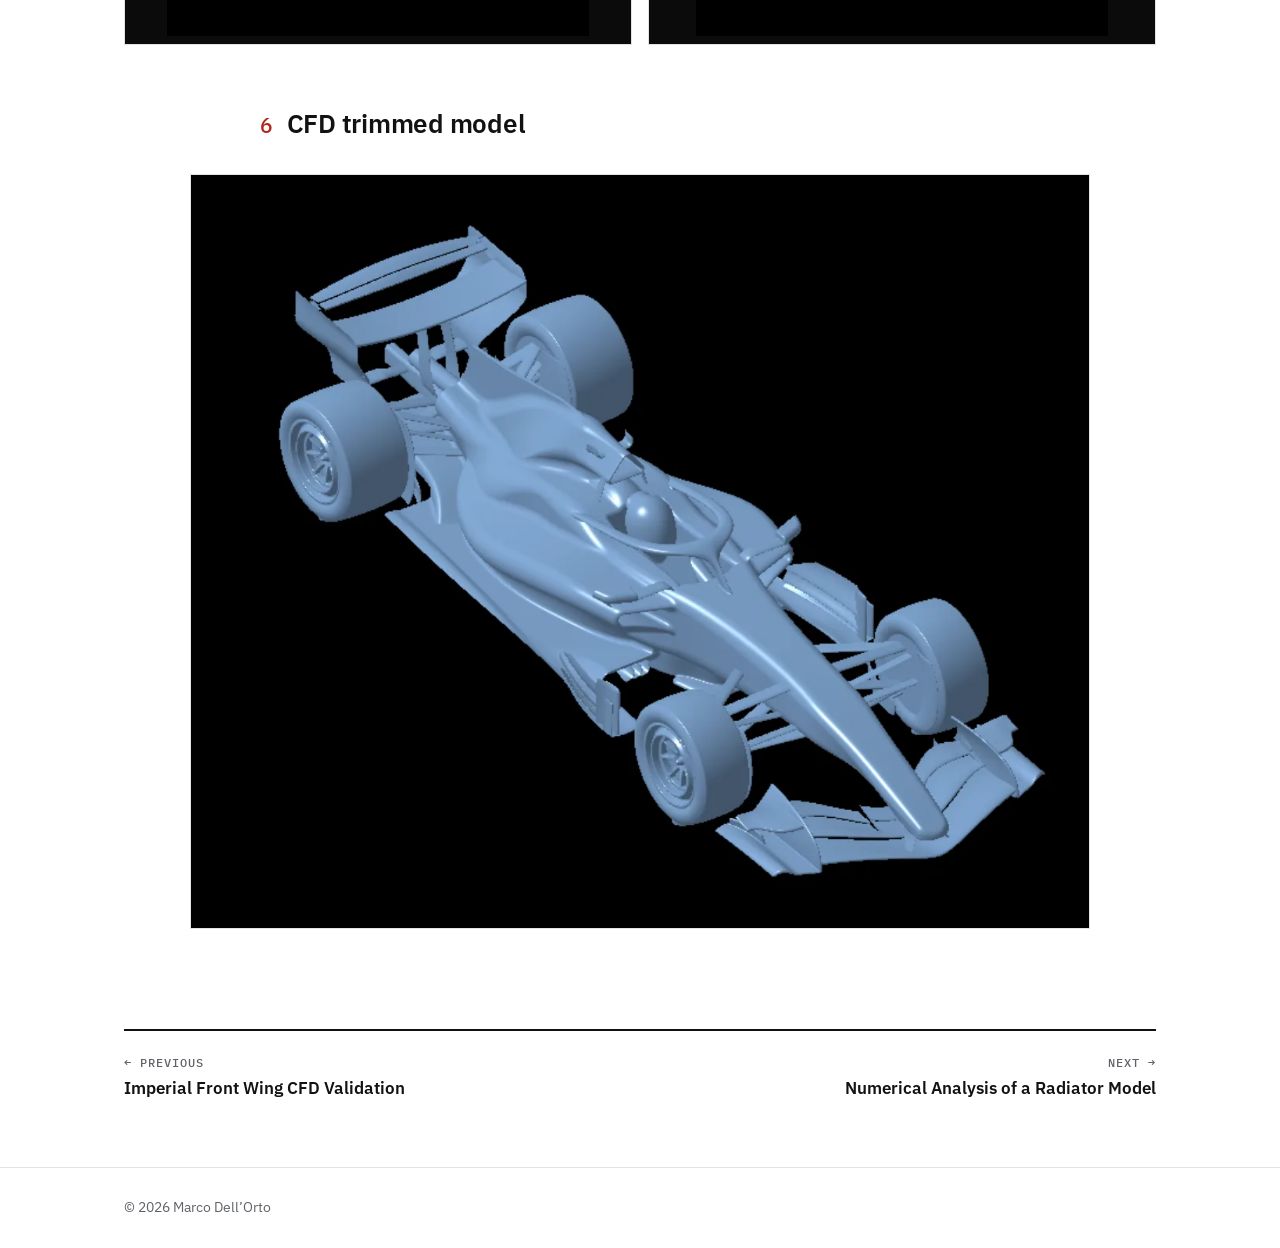
==== commit 115667d8: "Add files via upload" ====
--- a/f1-2026.html
+++ b/f1-2026.html
@@ -4,12 +4,12 @@
 <meta charset="utf-8">
 <meta name="viewport" content="width=device-width, initial-scale=1">
 <title>F1 2026 CAD &amp; Aero Design — Marco Dell'Orto</title>
-<link rel="stylesheet" href="https://fonts.googleapis.com/css2?family=Inter:wght@400;500;600;700&family=JetBrains+Mono:wght@500;600&display=swap">
-<link rel="stylesheet" href="style.css?v=3">
+<link rel="stylesheet" href="https://fonts.googleapis.com/css2?family=IBM+Plex+Sans:wght@400;500;600&family=IBM+Plex+Mono:wght@500&display=swap">
+<link rel="stylesheet" href="style.css?v=6">
 </head>
 <body>
 <nav><div class="wrap">
-  <a class="brand" href="index.html">MARCO DELL’ORTO</a>
+  <a class="brand" href="index.html">Marco Dell’Orto</a>
   <div class="links"><a href="index.html#projects">Projects</a></div>
 </div></nav>
 
--- a/style.css
+++ b/style.css
@@ -1,23 +1,22 @@
+/* Clean, report-like portfolio: white page, black type, thin rules, one restrained accent. */
 :root {
-  --bg: #fafaf9;
-  --surface: #ffffff;
-  --text: #16181d;
-  --muted: #5d6470;
-  --line: #e4e4e1;
-  --accent: #d6361f;
-  --dark: #0d0f12;
+  --bg: #ffffff;
+  --soft: #f5f5f3;
+  --text: #121212;
+  --muted: #5f6368;
+  --line: #e2e2df;
+  --rule: #121212;
+  --accent: #b3261e;
+  --dark: #0b0b0b;
   --max: 1080px;
-}
-@media (prefers-color-scheme: dark) {
-  :root:not([data-theme="light"]) {
-    --bg: #0e1013; --surface: #16191e; --text: #eceef1; --muted: #9aa1ac; --line: #262a31; --accent: #ff5a3c;
-  }
+  --col: 760px;
+  --mono: "IBM Plex Mono", ui-monospace, Consolas, monospace;
 }
 * { box-sizing: border-box; }
 html { scroll-behavior: smooth; }
 body {
   margin: 0; background: var(--bg); color: var(--text);
-  font: 17px/1.65 "Inter", system-ui, -apple-system, Segoe UI, sans-serif;
+  font: 17px/1.7 "IBM Plex Sans", system-ui, -apple-system, "Segoe UI", sans-serif;
   -webkit-font-smoothing: antialiased;
 }
 img { max-width: 100%; height: auto; display: block; }
@@ -25,76 +24,85 @@
 .wrap { max-width: var(--max); margin: 0 auto; padding: 0 24px; }
 
 /* nav */
-nav { position: sticky; top: 0; z-index: 10; background: color-mix(in srgb, var(--bg) 85%, transparent);
-  backdrop-filter: blur(10px); border-bottom: 1px solid var(--line); }
-nav .wrap { display: flex; justify-content: space-between; align-items: center; height: 60px; }
-nav .brand { font-weight: 700; letter-spacing: .02em; text-decoration: none; }
+nav { position: sticky; top: 0; z-index: 10; background: rgba(255,255,255,.94);
+  backdrop-filter: blur(8px); border-bottom: 1px solid var(--line); }
+nav .wrap { display: flex; justify-content: space-between; align-items: center; height: 56px; }
+nav .brand { font-weight: 600; text-decoration: none; }
 nav .links a { text-decoration: none; color: var(--muted); margin-left: 24px; font-size: 15px; }
 nav .links a:hover { color: var(--text); }
 
-/* hero */
-.hero { padding: 96px 0 64px; }
-.eyebrow { font: 600 13px/1 "JetBrains Mono", ui-monospace, monospace; letter-spacing: .12em;
-  text-transform: uppercase; color: var(--accent); margin: 0 0 20px; }
-.hero h1 { font-size: clamp(40px, 7vw, 76px); line-height: 1.02; letter-spacing: -.03em; margin: 0 0 24px; }
-.hero p.lead { font-size: 20px; color: var(--muted); max-width: 640px; margin: 0; }
-.tags { display: flex; flex-wrap: wrap; gap: 8px; margin-top: 28px; }
-.tag { font: 500 13px/1 "JetBrains Mono", monospace; padding: 8px 12px; border: 1px solid var(--line);
-  border-radius: 999px; color: var(--muted); }
+/* home header */
+.hero { padding: 88px 0 56px; }
+.eyebrow { font: 500 12px/1 var(--mono); letter-spacing: .1em; text-transform: uppercase; color: var(--accent); margin: 0 0 18px; }
+.hero h1 { font-size: clamp(40px, 6.5vw, 64px); font-weight: 600; line-height: 1.05; letter-spacing: -.025em; margin: 0 0 20px; }
+.hero .lead { font-size: 20px; color: var(--text); max-width: 640px; margin: 0 0 16px; }
+.hero .skills { font: 500 14px/1.6 var(--mono); color: var(--muted); margin: 0; }
 
-/* project grid */
+/* section heading with a strong rule, like a report chapter */
 .section-title { display: flex; justify-content: space-between; align-items: baseline;
-  border-top: 1px solid var(--line); padding-top: 24px; margin: 32px 0 28px; }
-.section-title h2 { margin: 0; font-size: 15px; text-transform: uppercase; letter-spacing: .1em; }
-.section-title span { color: var(--muted); font-size: 15px; }
-.grid { display: grid; grid-template-columns: repeat(2, 1fr); gap: 28px; padding-bottom: 96px; }
-.card { text-decoration: none; display: block; background: var(--surface); border: 1px solid var(--line);
-  border-radius: 14px; overflow: hidden; transition: transform .25s, box-shadow .25s; }
-.card:hover { transform: translateY(-4px); box-shadow: 0 18px 40px -20px rgba(0,0,0,.35); }
-.card .thumb { aspect-ratio: 16/10; background: var(--dark); overflow: hidden; }
-.card .thumb.light { background: #fff; }
-.card .thumb img { width: 100%; height: 100%; object-fit: contain; transition: transform .5s; }
-.card:hover .thumb img { transform: scale(1.04); }
-.card .body { padding: 22px 24px 26px; }
-.card .num { font: 600 13px/1 "JetBrains Mono", monospace; color: var(--accent); }
-.card h3 { margin: 10px 0 8px; font-size: 21px; line-height: 1.3; letter-spacing: -.01em; }
-.card p { margin: 0; color: var(--muted); font-size: 15px; }
+  border-top: 2px solid var(--rule); padding-top: 14px; margin: 0; }
+.section-title h2 { margin: 0; font-size: 14px; font-weight: 600; text-transform: uppercase; letter-spacing: .1em; }
+.section-title span { font: 500 13px var(--mono); color: var(--muted); }
 
-footer { border-top: 1px solid var(--line); padding: 32px 0; color: var(--muted); font-size: 14px; }
+/* project list */
+.plist { list-style: none; margin: 0 0 96px; padding: 0; }
+.plist li { border-bottom: 1px solid var(--line); }
+.prow { display: grid; grid-template-columns: 56px 1fr 280px; gap: 24px; align-items: start;
+  padding: 28px 0; text-decoration: none; }
+.pnum { font: 500 14px/28px var(--mono); color: var(--accent); }
+.pbody h3 { margin: 0 0 6px; font-size: 22px; font-weight: 600; line-height: 1.3; letter-spacing: -.01em; }
+.ptags { margin: 0 0 10px; font: 500 13px/1.5 var(--mono); color: var(--muted); }
+.pres { margin: 0; font-size: 15.5px; color: var(--text); max-width: 520px; }
+.pthumb { aspect-ratio: 16 / 10; background: var(--dark); border: 1px solid var(--line); overflow: hidden; }
+.pthumb.light { background: #fff; }
+.pthumb img { width: 100%; height: 100%; object-fit: contain; transition: transform .4s; }
+a.prow:hover h3 { text-decoration: underline; text-decoration-thickness: 1.5px; text-underline-offset: 4px; }
+a.prow:hover .pthumb img { transform: scale(1.03); }
+.pthumb.hatch { display: grid; place-items: center; background: repeating-linear-gradient(135deg, #fff 0 9px, var(--soft) 9px 18px); }
+.pthumb.hatch span { font: 500 12px/1 var(--mono); letter-spacing: .1em; text-transform: uppercase; color: var(--muted);
+  background: #fff; border: 1px solid var(--line); padding: 8px 12px; }
+.prow.soon .pres { color: var(--muted); }
+
+footer { border-top: 1px solid var(--line); padding: 28px 0; color: var(--muted); font-size: 14px; }
 footer .wrap { display: flex; justify-content: space-between; flex-wrap: wrap; gap: 12px; }
 
-/* project page */
-.p-hero { padding: 72px 0 40px; }
-.p-hero h1 { font-size: clamp(34px, 5.5vw, 56px); line-height: 1.08; letter-spacing: -.025em; margin: 0 0 16px; max-width: 900px; }
-.p-hero .sub { font: 500 15px/1.5 "JetBrains Mono", monospace; color: var(--muted); }
-.cover { background: var(--dark); border-radius: 16px; overflow: hidden; margin-bottom: 56px; }
-.cover.light { background: #fff; border: 1px solid var(--line); }
-.cover img { margin: 0 auto; max-height: 620px; object-fit: contain; }
+/* project page header */
+.p-hero { padding: 64px 0 32px; border-bottom: 2px solid var(--rule); margin-bottom: 40px; }
+.p-hero h1 { font-size: clamp(32px, 5vw, 48px); font-weight: 600; line-height: 1.12; letter-spacing: -.02em; margin: 0 0 14px; max-width: 900px; }
+.p-hero .sub { font: 500 14px/1.5 var(--mono); color: var(--muted); margin: 0; }
+.cover { background: var(--dark); border: 1px solid var(--line); margin-bottom: 40px; }
+.cover.light { background: #fff; }
+.cover img { margin: 0 auto; max-height: 560px; object-fit: contain; }
 
-.stats { display: grid; grid-template-columns: repeat(auto-fit, minmax(180px, 1fr)); gap: 1px;
-  background: var(--line); border: 1px solid var(--line); border-radius: 14px; overflow: hidden; margin: 0 0 64px; }
-.stat { background: var(--surface); padding: 24px; }
-.stat b { display: block; font-size: 32px; letter-spacing: -.02em; line-height: 1.1; }
+/* key results strip */
+.stats { display: grid; grid-template-columns: repeat(auto-fit, minmax(170px, 1fr));
+  border-top: 1px solid var(--rule); border-bottom: 1px solid var(--rule); margin: 0 0 24px; }
+.stat { padding: 20px 20px 18px 0; }
+.stat + .stat { padding-left: 20px; border-left: 1px solid var(--line); }
+.stat b { display: block; font-size: 30px; font-weight: 600; letter-spacing: -.02em; line-height: 1.15; }
 .stat span { color: var(--muted); font-size: 14px; }
 
-.article { max-width: var(--max); margin: 0 auto; padding-bottom: 80px; }
-/* text is kept to a readable column; figures, tables and comparisons use the full width */
+/* article: text in a readable column; figures, tables and comparisons can go wider */
+.article { max-width: var(--max); margin: 0 auto; padding-bottom: 72px; counter-reset: sec; }
 .article > :is(p, h2, h3, ul, .eq, .flow, .refs) {
-  max-width: 760px; margin-left: auto !important; margin-right: auto !important;
+  max-width: var(--col); margin-left: auto !important; margin-right: auto !important;
 }
-.article h2 { font-size: 28px; letter-spacing: -.015em; margin: 64px 0 16px; }
-.article h2::before { content: ""; display: block; width: 32px; height: 3px; background: var(--accent); margin-bottom: 18px; }
-.article h3 { font-size: 20px; margin: 40px 0 12px; }
+.article h2 { font-size: 26px; font-weight: 600; letter-spacing: -.01em; margin: 56px 0 14px; }
+.article h3 { font-size: 19px; font-weight: 600; margin: 36px 0 10px; }
+.article > h2 { counter-increment: sec; counter-reset: sub; }
+.article > h3 { counter-increment: sub; }
+.article > h2::before { content: counter(sec); font: 500 .8em var(--mono); color: var(--accent); margin-right: 14px; }
+.article > h3::before { content: counter(sec) "." counter(sub); font: 500 .8em var(--mono); color: var(--accent); margin-right: 12px; }
 .article p { margin: 0 0 18px; }
 .article ul { padding-left: 20px; }
 .article li { margin-bottom: 6px; }
-.eq { font: 15px/1.6 "JetBrains Mono", monospace; background: var(--surface); border: 1px solid var(--line);
-  border-left: 3px solid var(--accent); border-radius: 8px; padding: 14px 18px; margin: 0 0 18px; }
+.eq { font: 15px/1.7 var(--mono); background: var(--soft); border-left: 2px solid var(--accent); padding: 12px 18px; margin: 0 0 18px; }
 
+/* figures */
 figure { margin: 28px auto; max-width: 900px; }
-figure img { border-radius: 10px; border: 1px solid var(--line); background: #fff; margin: 0 auto; }
-figure.dark img { background: var(--dark); border-color: var(--dark); }
-figcaption { font-size: 14px; color: var(--muted); margin-top: 10px; text-align: center; }
+figure img { border: 1px solid var(--line); background: #fff; margin: 0 auto; }
+figure.dark img { background: var(--dark); }
+figcaption { font-size: 14px; color: var(--muted); margin-top: 8px; text-align: center; }
 figure.wide { max-width: none; }
 
 /* side-by-side images: identical boxes so pairs always line up */
@@ -104,37 +112,73 @@
 .compare { margin: 28px 0; }
 .compare .head { display: none; }
 .compare .pair { margin: 0; }
-.compare figure::before { font: 600 12px/1 "JetBrains Mono", monospace; text-transform: uppercase;
-  letter-spacing: .1em; color: var(--muted); margin-bottom: 8px; }
+.compare figure::before { font: 500 12px/1 var(--mono); text-transform: uppercase; letter-spacing: .1em; color: var(--muted); margin-bottom: 8px; }
 .compare figure:first-child::before { content: "Literature"; }
 .compare figure:last-child::before { content: "CFD"; }
 .compare .row-label { font-weight: 600; font-size: 15px; margin: 28px 0 10px; padding-top: 18px; border-top: 1px solid var(--line); }
 .compare .row-label:first-of-type { border-top: 0; padding-top: 0; }
 
-.table-wrap { overflow-x: auto; margin: 0 auto 24px; max-width: 760px; border: 1px solid var(--line); border-radius: 10px; background: var(--surface); }
+/* charts (rebuilt from the Word charts as inline SVG) */
+.chart { --s1: #2a78d6; --s2: #eb6834; max-width: var(--col); border: 1px solid var(--line); padding: 20px 20px 14px; }
+.chart-title { font-weight: 600; font-size: 15px; margin-bottom: 10px; }
+.chart-sub { font: 500 12px/1 var(--mono); text-transform: uppercase; letter-spacing: .1em; color: var(--muted); margin: 6px 0 4px; }
+.chart-grid { display: grid; grid-template-columns: 1fr 1fr; gap: 20px; }
+.chart-scroll { overflow-x: auto; }
+.chart svg { display: block; width: 100%; min-width: 460px; height: auto; font-family: "IBM Plex Sans", sans-serif; }
+.chart-grid svg { min-width: 290px; }
+.chart .grid { stroke: var(--line); stroke-width: 1; }
+.chart .axis { stroke: var(--muted); stroke-width: 1; }
+.chart .tick { fill: var(--muted); font-size: 12px; font-variant-numeric: tabular-nums; }
+.chart .axl { fill: var(--muted); font-size: 13px; }
+.chart .lbl { fill: var(--text); font-size: 12px; font-weight: 600; }
+.chart text.eq { fill: var(--text); font: 500 13px var(--mono); background: none; border: 0; padding: 0; }
+.chart .ln { fill: none; stroke-width: 2; stroke-linejoin: round; stroke-linecap: round; }
+.chart .ln.thin { stroke-width: 1.5; opacity: .75; }
+.chart .ln.s1 { stroke: var(--s1); } .chart .ln.s2 { stroke: var(--s2); }
+.chart .dot { stroke: #fff; stroke-width: 2; cursor: default; }
+.chart .dot.s1 { fill: var(--s1); } .chart .dot.s2 { fill: var(--s2); }
+.chart .dot:hover { r: 6.5; }
+.chart .ring { fill: none; stroke: var(--text); stroke-width: 1.5; }
+.legend { display: flex; flex-wrap: wrap; gap: 6px 18px; font-size: 13px; color: var(--muted); margin-bottom: 8px; }
+.legend span { display: inline-flex; align-items: center; gap: 7px; }
+.legend i { width: 10px; height: 10px; border-radius: 50%; display: inline-block; }
+.legend i.s1 { background: var(--s1); } .legend i.s2 { background: var(--s2); }
+.legend i.line { width: 18px; height: 2px; border-radius: 1px; }
+
+/* tables: booktabs style (heavy top/bottom rule, light row lines) */
+.table-wrap { overflow-x: auto; margin: 8px auto 26px; max-width: var(--col);
+  border-top: 1.5px solid var(--rule); border-bottom: 1.5px solid var(--rule); }
 .table-wrap.wide { max-width: none; }
 table { border-collapse: collapse; width: 100%; font-size: 14.5px; }
-th, td { padding: 10px 14px; text-align: left; border-bottom: 1px solid var(--line); white-space: nowrap; vertical-align: bottom; }
-th { white-space: normal; }
-th { font-weight: 600; background: color-mix(in srgb, var(--line) 45%, transparent); }
+th, td { padding: 9px 12px; text-align: left; border-bottom: 1px solid var(--line); white-space: nowrap; vertical-align: bottom; }
+th { white-space: normal; font-weight: 600; border-bottom: 1px solid var(--rule); }
+th:first-child, td:first-child { padding-left: 0; }
+th:last-child, td:last-child { padding-right: 0; }
 tr:last-child td { border-bottom: 0; }
 td.num, th.num { text-align: right; font-variant-numeric: tabular-nums; }
 
 .flow { display: flex; flex-wrap: wrap; align-items: center; gap: 10px; margin: 0 0 24px; }
-.flow span { padding: 10px 14px; border: 1px solid var(--line); border-radius: 8px; background: var(--surface); font-size: 15px; }
+.flow span { padding: 8px 12px; border: 1px solid var(--rule); font-size: 15px; }
 .flow i { color: var(--accent); font-style: normal; }
+.refs { border-top: 1px solid var(--line); margin-top: 48px; padding-top: 8px; }
 .refs p { font-size: 14px; color: var(--muted); }
 .refs a { word-break: break-all; }
 
-.pager { display: flex; justify-content: space-between; gap: 16px; border-top: 1px solid var(--line); padding: 32px 0 64px; }
+.pager { display: flex; justify-content: space-between; gap: 16px; border-top: 2px solid var(--rule); padding: 24px 0 64px; }
 .pager a { text-decoration: none; max-width: 48%; }
-.pager small { display: block; color: var(--muted); font-size: 13px; }
-.pager b { font-size: 17px; }
+.pager a:hover b { text-decoration: underline; text-underline-offset: 3px; }
+.pager small { display: block; font: 500 12px var(--mono); text-transform: uppercase; letter-spacing: .08em; color: var(--muted); margin-bottom: 4px; }
+.pager b { font-size: 17px; font-weight: 600; }
 
-@media (max-width: 720px) {
+@media (max-width: 760px) {
   body { font-size: 16px; }
   .wrap { padding: 0 16px; }
-  .grid, .pair { grid-template-columns: 1fr; }
-  .hero { padding: 64px 0 40px; }
+  .hero { padding: 56px 0 40px; }
+  .prow { grid-template-columns: 36px 1fr; gap: 10px 14px; padding: 22px 0; }
+  .pthumb { grid-column: 2; }
+  .pair, .chart-grid { grid-template-columns: 1fr; }
+  .chart { padding: 16px 12px 12px; }
+  .stat, .stat + .stat { padding: 14px 12px 12px 0; border-left: 0; }
+  .stats { grid-template-columns: 1fr 1fr; }
   nav .links a { margin-left: 14px; }
 }
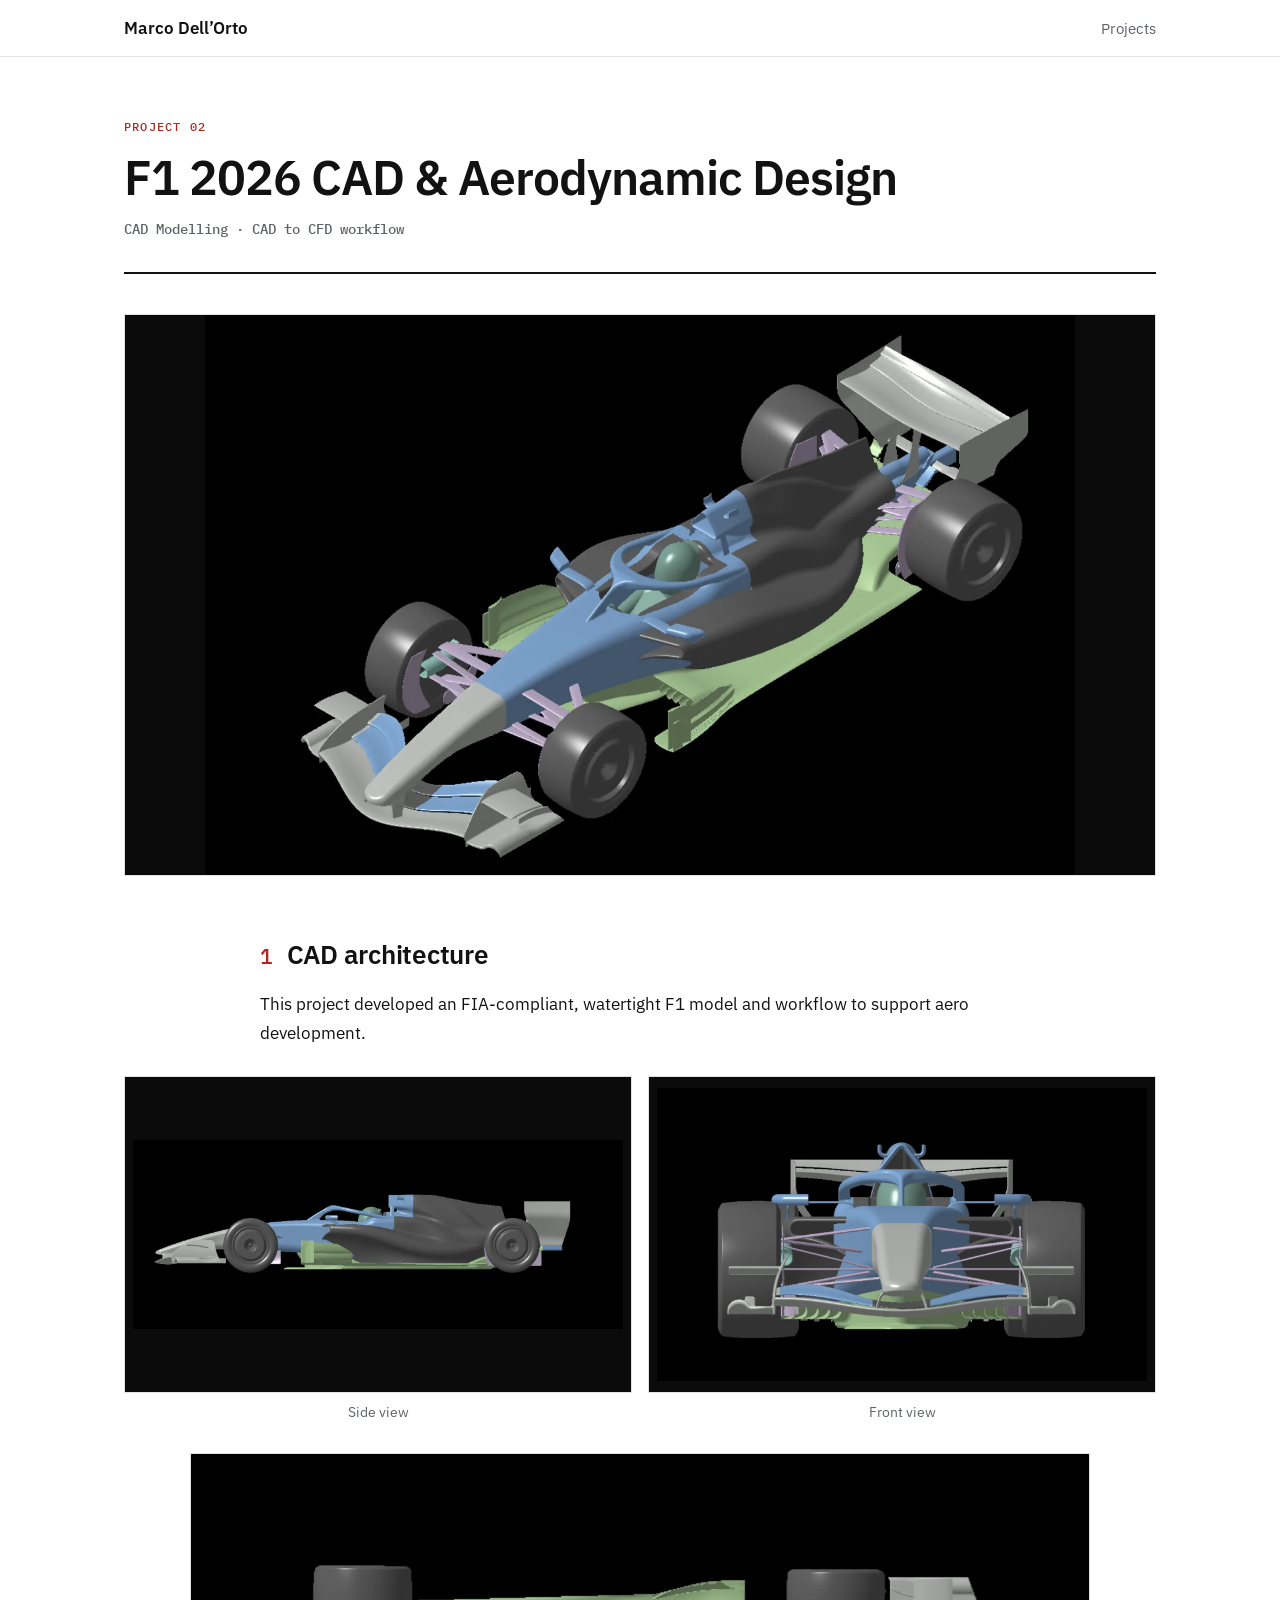
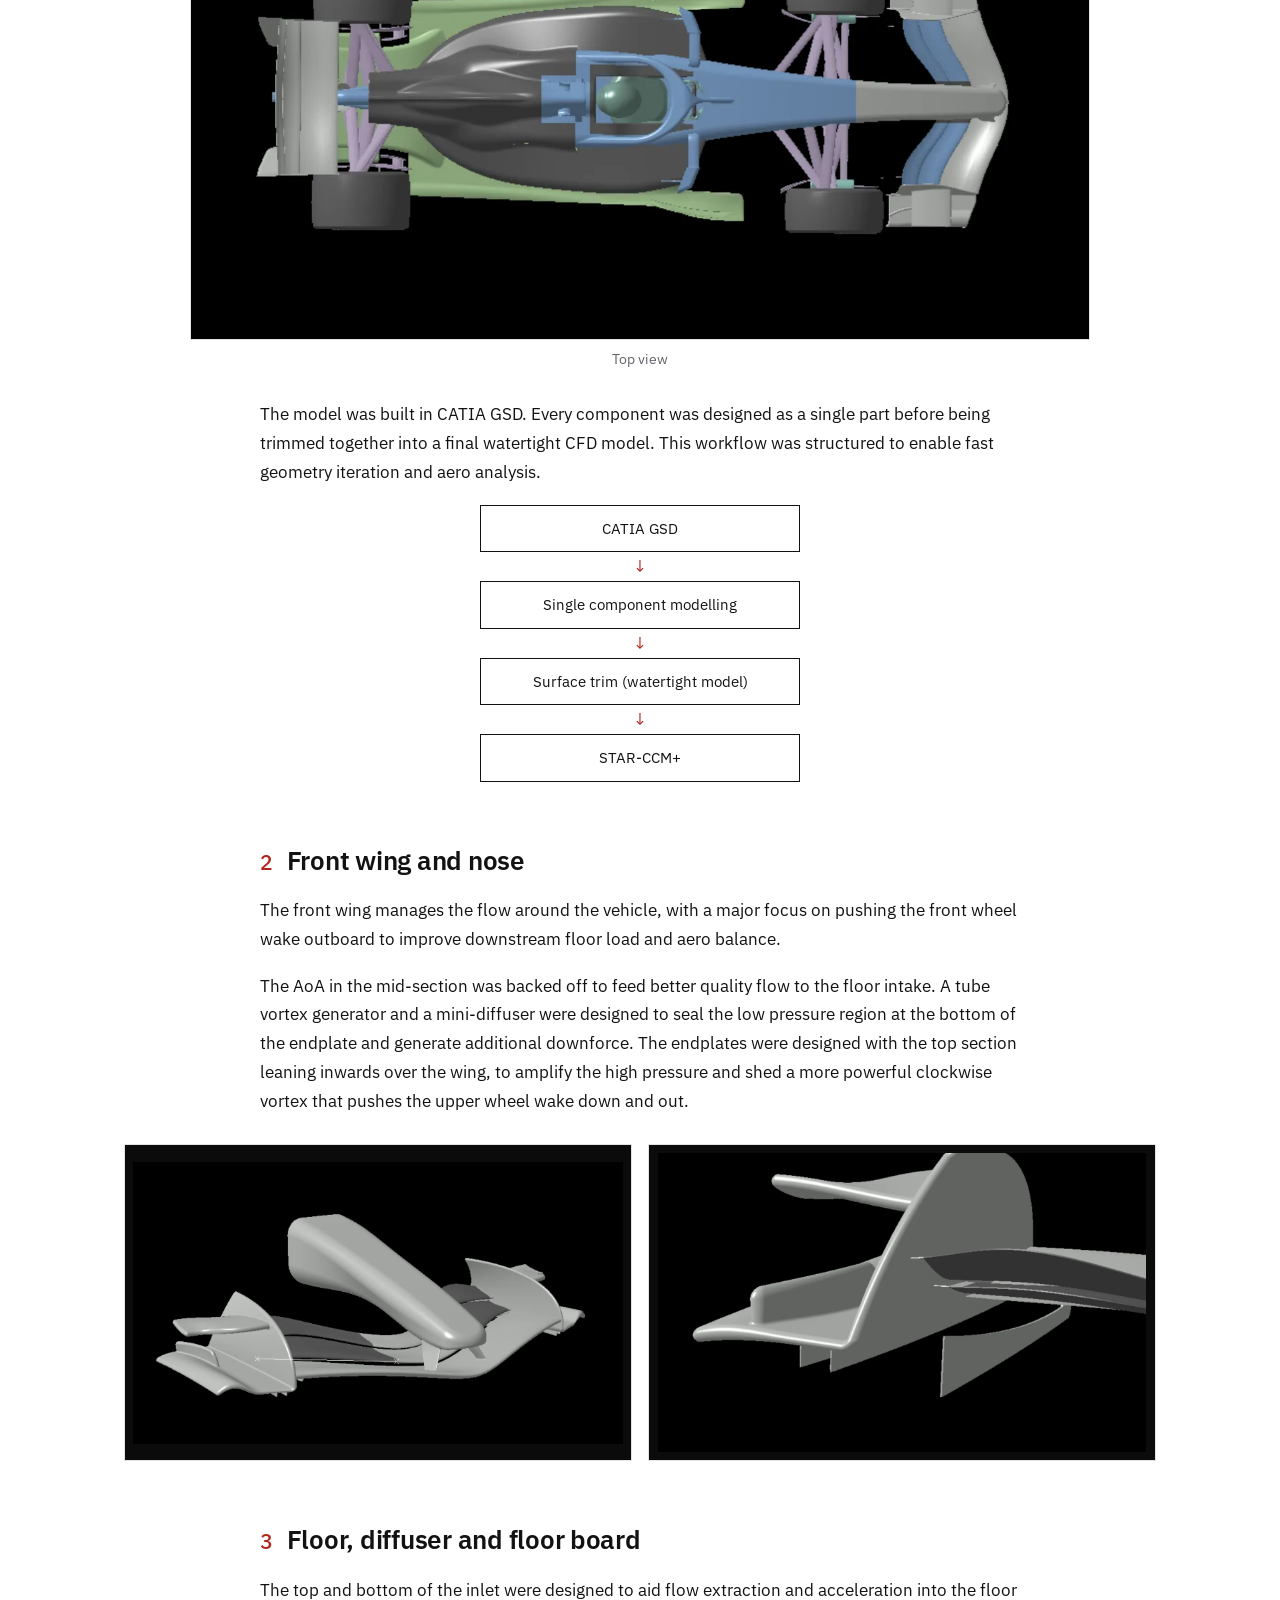
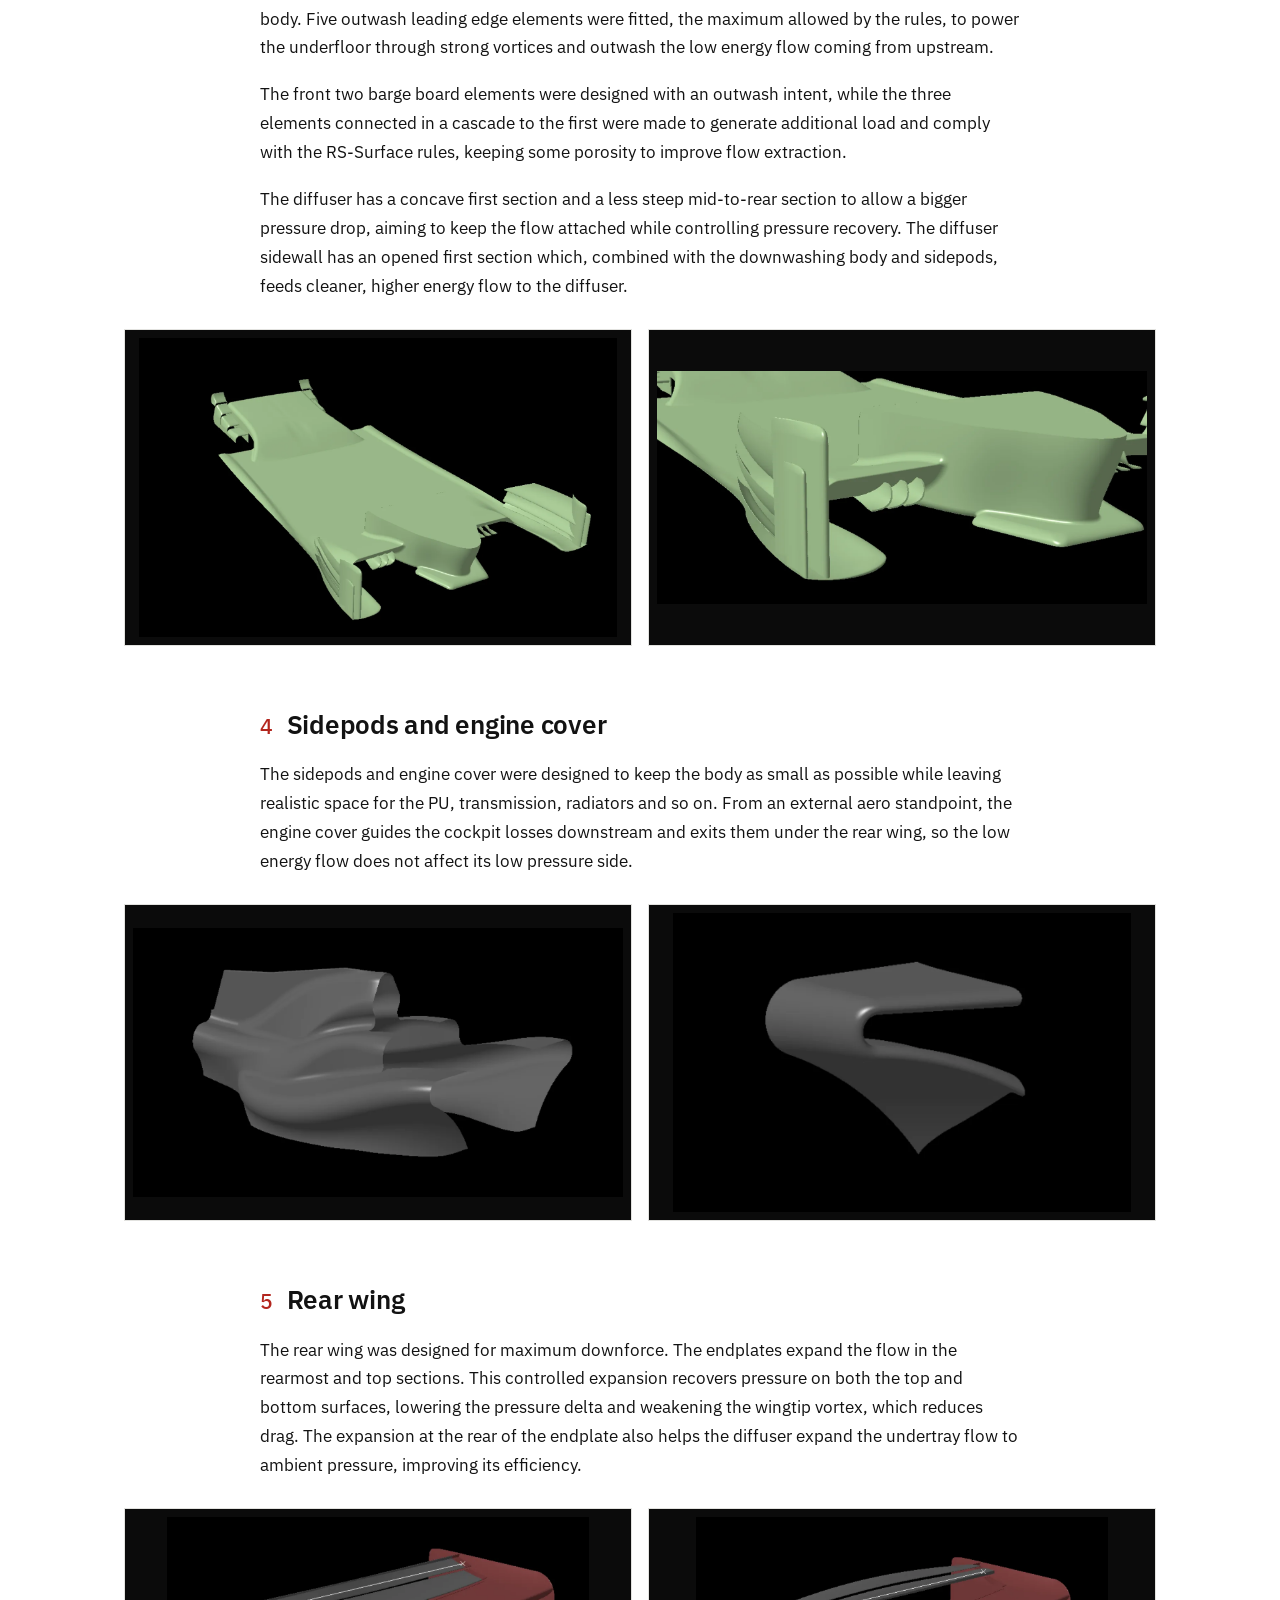
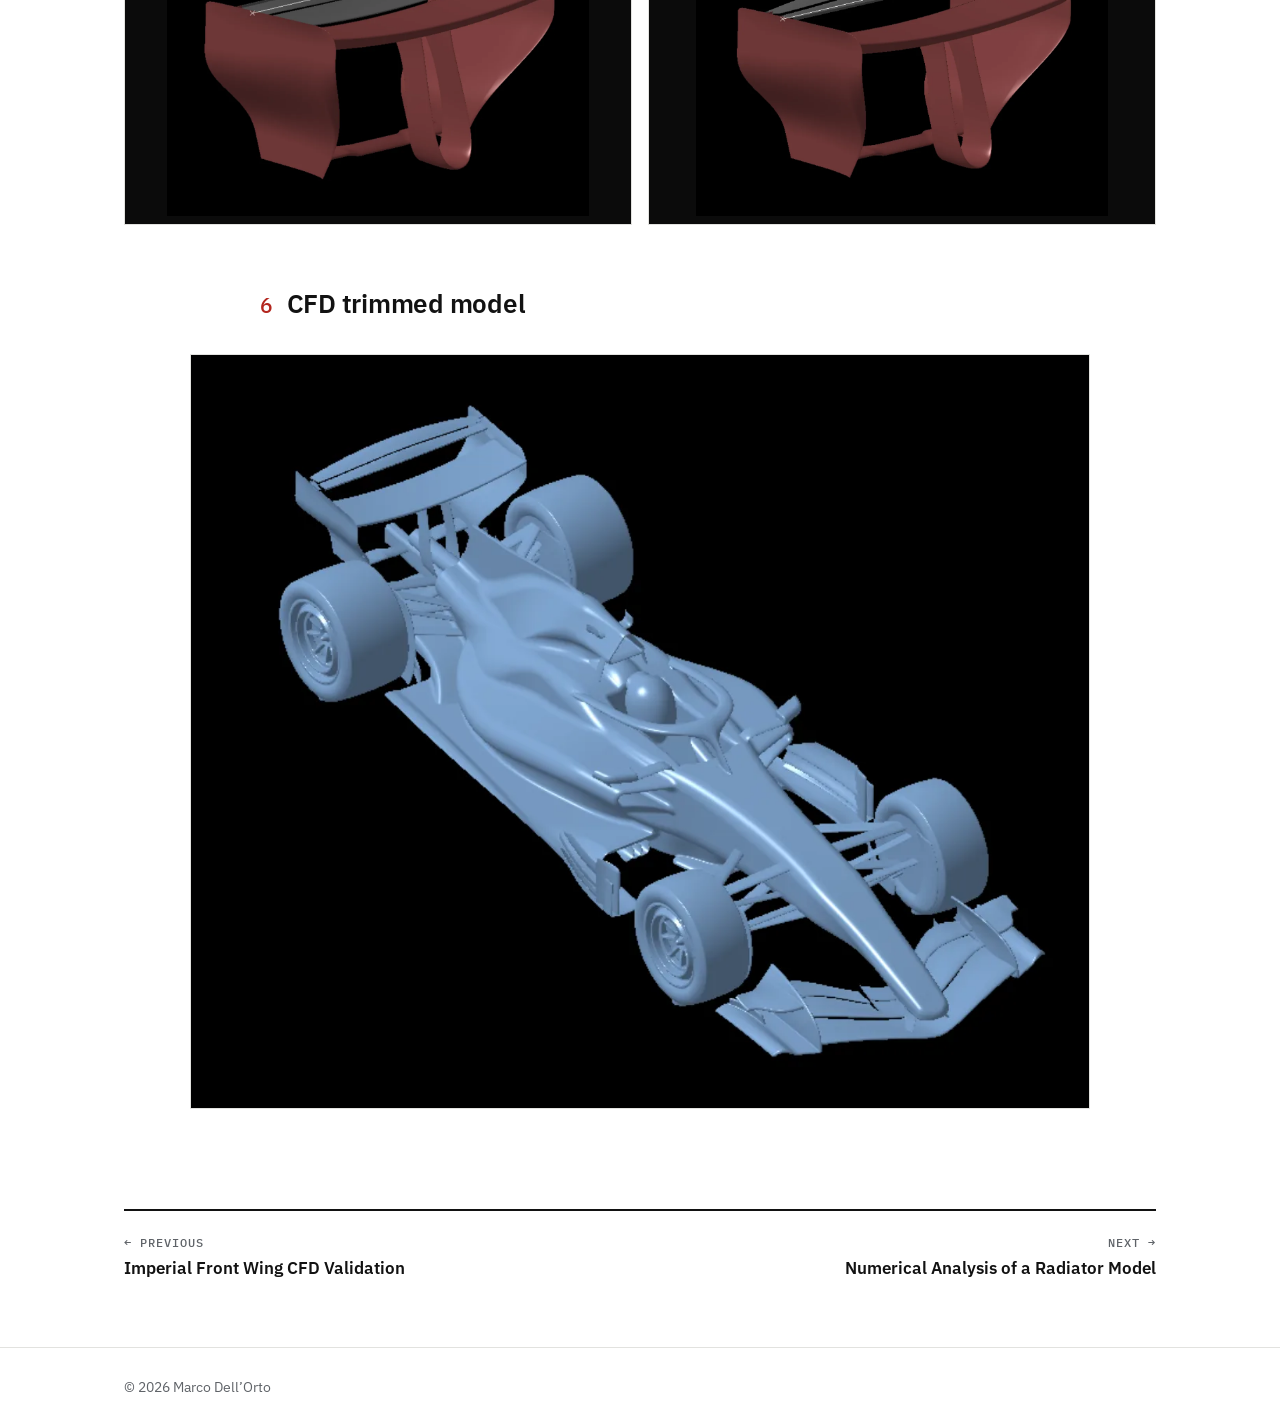
==== commit e2969621: "Add files via upload" ====
--- a/f1-2026.html
+++ b/f1-2026.html
@@ -5,7 +5,7 @@
 <meta name="viewport" content="width=device-width, initial-scale=1">
 <title>F1 2026 CAD &amp; Aero Design — Marco Dell'Orto</title>
 <link rel="stylesheet" href="https://fonts.googleapis.com/css2?family=IBM+Plex+Sans:wght@400;500;600&family=IBM+Plex+Mono:wght@500&display=swap">
-<link rel="stylesheet" href="style.css?v=6">
+<link rel="stylesheet" href="style.css?v=7">
 </head>
 <body>
 <nav><div class="wrap">
@@ -30,7 +30,7 @@
     </div>
     <figure class="dark"><img src="img/image23.webp" alt="" loading="lazy"><figcaption>Top view</figcaption></figure>
     <p>The model was built in CATIA GSD. Every component was designed as a single part before being trimmed together into a final watertight CFD model. This workflow was structured to enable fast geometry iteration and aero analysis.</p>
-    <div class="flow"><span>CATIA GSD</span><i>→</i><span>Single component modelling</span><i>→</i><span>Surface trim (watertight model)</span><i>→</i><span>STAR-CCM+</span></div>
+    <div class="flow"><span>CATIA GSD</span><i>↓</i><span>Single component modelling</span><i>↓</i><span>Surface trim (watertight model)</span><i>↓</i><span>STAR-CCM+</span></div>
 
     <h2>Front wing and nose</h2>
     <p>The front wing manages the flow around the vehicle, with a major focus on pushing the front wheel wake outboard to improve downstream floor load and aero balance.</p>
--- a/style.css
+++ b/style.css
@@ -157,9 +157,10 @@
 tr:last-child td { border-bottom: 0; }
 td.num, th.num { text-align: right; font-variant-numeric: tabular-nums; }
 
-.flow { display: flex; flex-wrap: wrap; align-items: center; gap: 10px; margin: 0 0 24px; }
-.flow span { padding: 8px 12px; border: 1px solid var(--rule); font-size: 15px; }
-.flow i { color: var(--accent); font-style: normal; }
+/* workflow diagram: equal-width boxes stacked vertically with arrows between */
+.flow { display: flex; flex-direction: column; align-items: center; gap: 6px; margin: 8px 0 28px; }
+.flow span { width: min(320px, 100%); padding: 10px 14px; border: 1px solid var(--rule); font-size: 15px; text-align: center; }
+.flow i { color: var(--accent); font-style: normal; line-height: 1; }
 .refs { border-top: 1px solid var(--line); margin-top: 48px; padding-top: 8px; }
 .refs p { font-size: 14px; color: var(--muted); }
 .refs a { word-break: break-all; }
